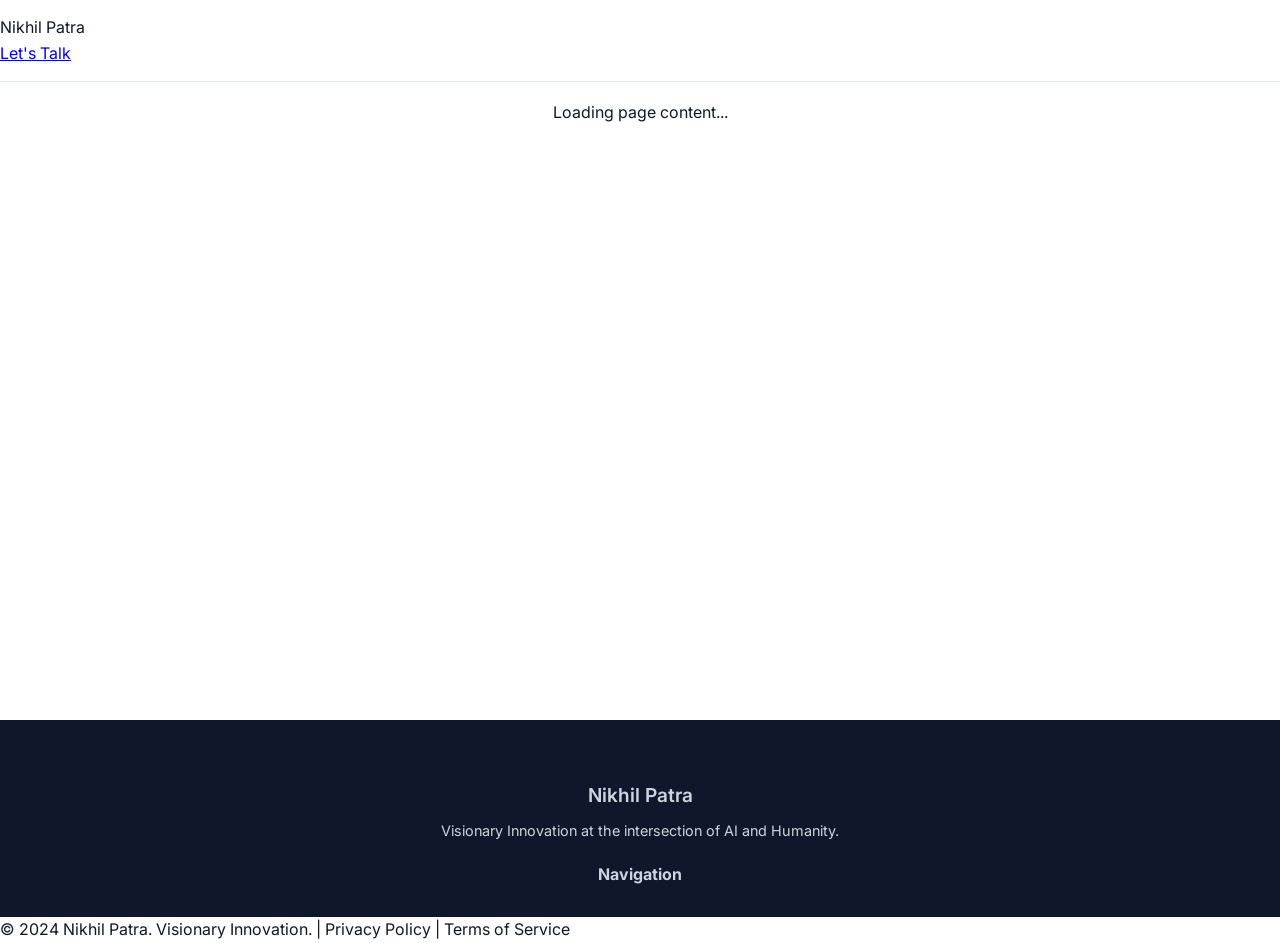
==== index.html @ c15de2e4 "Redesign to Codespot White Edition aesthetic" ====
<!DOCTYPE html>
<html lang="en">
<head>
    <meta charset="UTF-8">
    <meta name="viewport" content="width=device-width, initial-scale=1.0">
    <title>Nikhil Patra | Architect of Digital Futures</title>
    <link rel="stylesheet" href="style.css?v=3">
    <script src="app.js?v=3"></script>
</head>
<body data-page="home">
    <!-- Navbar -->
    <nav class="navbar">
        <div class="nav-brand" data-global="siteName">Nikhil Patra</div>
        <div class="nav-links" id="nav-links">
            <!-- Injected by app.js -->
        </div>
        <a href="#" class="nav-btn" id="nav-cta">Let's Talk</a>
    </nav>

    <!-- Page Content (Rendered dynamically by CMS) -->
    <main id="page-builder-content" style="min-height: 80vh;">
        <div style="padding: 100px; text-align: center; color: var(--text-light);">Loading page content...</div>
    </main>

    <!-- Footer -->
    <footer class="footer fade-in-up">
        <div>
            <h3 data-global="siteName" style="font-size: 1.2rem; margin-bottom: 0.5rem;">Nikhil Patra</h3>
            <p data-global="footerDesc" style="font-size: 0.9rem; color: var(--text-light);">Visionary Innovation.</p>
        </div>
        <div class="footer-links">
            <div class="link-group">
                <h4>Navigation</h4>
                <div id="footer-nav-links" style="display:flex; flex-direction:column;">
                    <!-- Injected by app.js -->
                </div>
            </div>
        </div>
    </footer>
    <div class="footer-bottom fade-in-up" data-global="footerCopyright">
        &copy; 2024 Nikhil Patra
    </div>
</body>
</html>
---- style.css ----
@import url('https://fonts.googleapis.com/css2?family=Inter:wght@300;400;500;600;700;800&display=swap');

:root {
    --bg-color: #ffffff;
    --bg-alt: #f8fafc;
    --text-primary: #0f172a;
    --text-secondary: #475569;
    --accent-color: #10b981; /* Emerald/Neon green suitable for white */
    --accent-hover: #059669;
    --border-color: #e2e8f0;
    --card-shadow: 0 4px 6px -1px rgba(0, 0, 0, 0.05), 0 2px 4px -1px rgba(0, 0, 0, 0.03);
    --hover-shadow: 0 20px 25px -5px rgba(0, 0, 0, 0.1), 0 10px 10px -5px rgba(0, 0, 0, 0.04);
}

* {
    margin: 0;
    padding: 0;
    box-sizing: border-box;
    font-family: 'Inter', sans-serif;
}

body {
    background-color: var(--bg-color);
    color: var(--text-primary);
    line-height: 1.6;
    overflow-x: hidden;
}

/* Typography */
h1 { font-size: 3.5rem; font-weight: 800; letter-spacing: -0.025em; line-height: 1.1; margin-bottom: 20px; }
h2 { font-size: 2.5rem; font-weight: 700; letter-spacing: -0.02em; margin-bottom: 15px; }
h3 { font-size: 1.5rem; font-weight: 600; margin-bottom: 10px; }
p { color: var(--text-secondary); font-size: 1.125rem; margin-bottom: 20px; }
.highlight { color: var(--accent-color); }

/* Buttons */
.btn-primary {
    display: inline-block;
    background: var(--accent-color);
    color: white;
    padding: 14px 28px;
    border-radius: 6px;
    font-weight: 600;
    text-decoration: none;
    transition: all 0.3s ease;
    border: none;
    cursor: pointer;
    box-shadow: 0 4px 14px rgba(16, 185, 129, 0.4);
}
.btn-primary:hover {
    background: var(--accent-hover);
    transform: translateY(-2px);
    box-shadow: 0 6px 20px rgba(16, 185, 129, 0.5);
}
.btn-secondary {
    display: inline-block;
    background: transparent;
    color: var(--text-primary);
    padding: 12px 28px;
    border-radius: 6px;
    font-weight: 600;
    text-decoration: none;
    transition: all 0.3s ease;
    border: 2px solid var(--border-color);
}
.btn-secondary:hover {
    border-color: var(--text-primary);
    background: var(--text-primary);
    color: white;
}
.btn-group {
    display: flex;
    gap: 15px;
    justify-content: center;
    margin-top: 30px;
}

/* Layout */
.container {
    max-width: 1280px;
    margin: 0 auto;
    padding: 0 20px;
}

section { padding: 100px 0; }
section:nth-child(even) { background-color: var(--bg-alt); border-top: 1px solid var(--border-color); border-bottom: 1px solid var(--border-color); }

/* Navbar */
nav {
    position: fixed;
    top: 0; width: 100%;
    background: rgba(255, 255, 255, 0.95);
    backdrop-filter: blur(8px);
    border-bottom: 1px solid var(--border-color);
    z-index: 1000;
    padding: 15px 0;
}
nav .container { display: flex; justify-content: space-between; align-items: center; }
.logo { font-size: 1.5rem; font-weight: 800; color: var(--text-primary); text-decoration: none; letter-spacing: -1px; }
.logo span { color: var(--accent-color); }
.nav-links { display: flex; gap: 30px; }
.nav-links a { color: var(--text-secondary); text-decoration: none; font-weight: 500; transition: 0.2s; }
.nav-links a:hover { color: var(--accent-color); }

/* Hero Section (Codespot Style) */
.hero {
    padding-top: 180px;
    padding-bottom: 100px;
    text-align: center;
    position: relative;
    overflow: hidden;
}
.hero::before {
    content: '';
    position: absolute;
    top: -50%; left: -50%; width: 200%; height: 200%;
    background: radial-gradient(circle, rgba(16,185,129,0.05) 0%, rgba(255,255,255,0) 70%);
    z-index: -1;
}
.hero-content { max-width: 800px; margin: 0 auto; }
.hero-mockup {
    margin-top: 60px;
    border-radius: 12px;
    box-shadow: var(--hover-shadow);
    border: 1px solid var(--border-color);
    overflow: hidden;
    max-width: 1000px;
    margin-left: auto;
    margin-right: auto;
    position: relative;
}
.hero-mockup img { width: 100%; display: block; }
.hero-mockup::before {
    content: '•••';
    display: block;
    background: #f1f5f9;
    color: #cbd5e1;
    font-size: 2rem;
    line-height: 10px;
    padding: 15px 20px;
    text-align: left;
    border-bottom: 1px solid var(--border-color);
    letter-spacing: 2px;
}

/* Grids (Features / Architecture) */
.grid-3 { display: grid; grid-template-columns: repeat(3, 1fr); gap: 30px; }
.grid-2 { display: grid; grid-template-columns: repeat(2, 1fr); gap: 50px; align-items: center; }

/* Codespot Cards */
.card {
    background: white;
    border: 1px solid var(--border-color);
    border-radius: 12px;
    padding: 40px 30px;
    transition: all 0.3s ease;
    box-shadow: var(--card-shadow);
    position: relative;
    overflow: hidden;
    text-align: left;
}
.card::before {
    content: '';
    position: absolute;
    top: 0; left: 0; width: 100%; height: 4px;
    background: var(--accent-color);
    transform: scaleX(0);
    transform-origin: left;
    transition: transform 0.3s ease;
}
.card:hover {
    transform: translateY(-5px);
    box-shadow: var(--hover-shadow);
    border-color: var(--accent-color);
}
.card:hover::before { transform: scaleX(1); }

.card-icon {
    font-size: 2.5rem;
    color: var(--accent-color);
    margin-bottom: 20px;
    display: inline-block;
    padding: 15px;
    background: rgba(16, 185, 129, 0.1);
    border-radius: 12px;
}

/* Timeline */
.timeline {
    max-width: 800px;
    margin: 0 auto;
    position: relative;
}
.timeline::before {
    content: '';
    position: absolute;
    left: 20px; top: 0; bottom: 0; width: 2px;
    background: var(--border-color);
}
.timeline-item {
    position: relative;
    padding-left: 60px;
    margin-bottom: 50px;
}
.timeline-item::before {
    content: '';
    position: absolute;
    left: 12px; top: 5px; width: 18px; height: 18px;
    background: white;
    border: 4px solid var(--accent-color);
    border-radius: 50%;
    box-shadow: 0 0 0 4px rgba(16, 185, 129, 0.2);
}

/* Logos / Trust */
.logo-cloud {
    display: flex;
    justify-content: center;
    gap: 40px;
    flex-wrap: wrap;
    opacity: 0.6;
    margin-top: 50px;
}
.logo-cloud img { height: 40px; filter: grayscale(100%); transition: 0.3s; }
.logo-cloud img:hover { filter: grayscale(0%); opacity: 1; }

/* Contact Form */
.contact-form {
    max-width: 600px;
    margin: 0 auto;
    background: white;
    padding: 40px;
    border-radius: 12px;
    box-shadow: var(--card-shadow);
    border: 1px solid var(--border-color);
}
.form-group { margin-bottom: 20px; text-align: left; }
.form-group label { display: block; font-weight: 500; margin-bottom: 8px; color: var(--text-primary); }
.form-group input, .form-group textarea {
    width: 100%;
    padding: 12px 15px;
    border: 1px solid var(--border-color);
    border-radius: 6px;
    font-size: 1rem;
    transition: 0.3s;
    background: var(--bg-alt);
}
.form-group input:focus, .form-group textarea:focus {
    outline: none;
    border-color: var(--accent-color);
    background: white;
    box-shadow: 0 0 0 3px rgba(16, 185, 129, 0.1);
}

/* Footer */
footer {
    background: var(--text-primary);
    color: #cbd5e1;
    padding: 60px 0 30px;
    text-align: center;
}
footer .logo { color: white; margin-bottom: 20px; display: inline-block; }
footer .footer-desc { max-width: 400px; margin: 0 auto 30px; }
footer .copyright { border-top: 1px solid rgba(255,255,255,0.1); padding-top: 30px; font-size: 0.9rem; }

@media (max-width: 768px) {
    .grid-3, .grid-2 { grid-template-columns: 1fr; }
    h1 { font-size: 2.5rem; }
    .nav-links { display: none; }
}
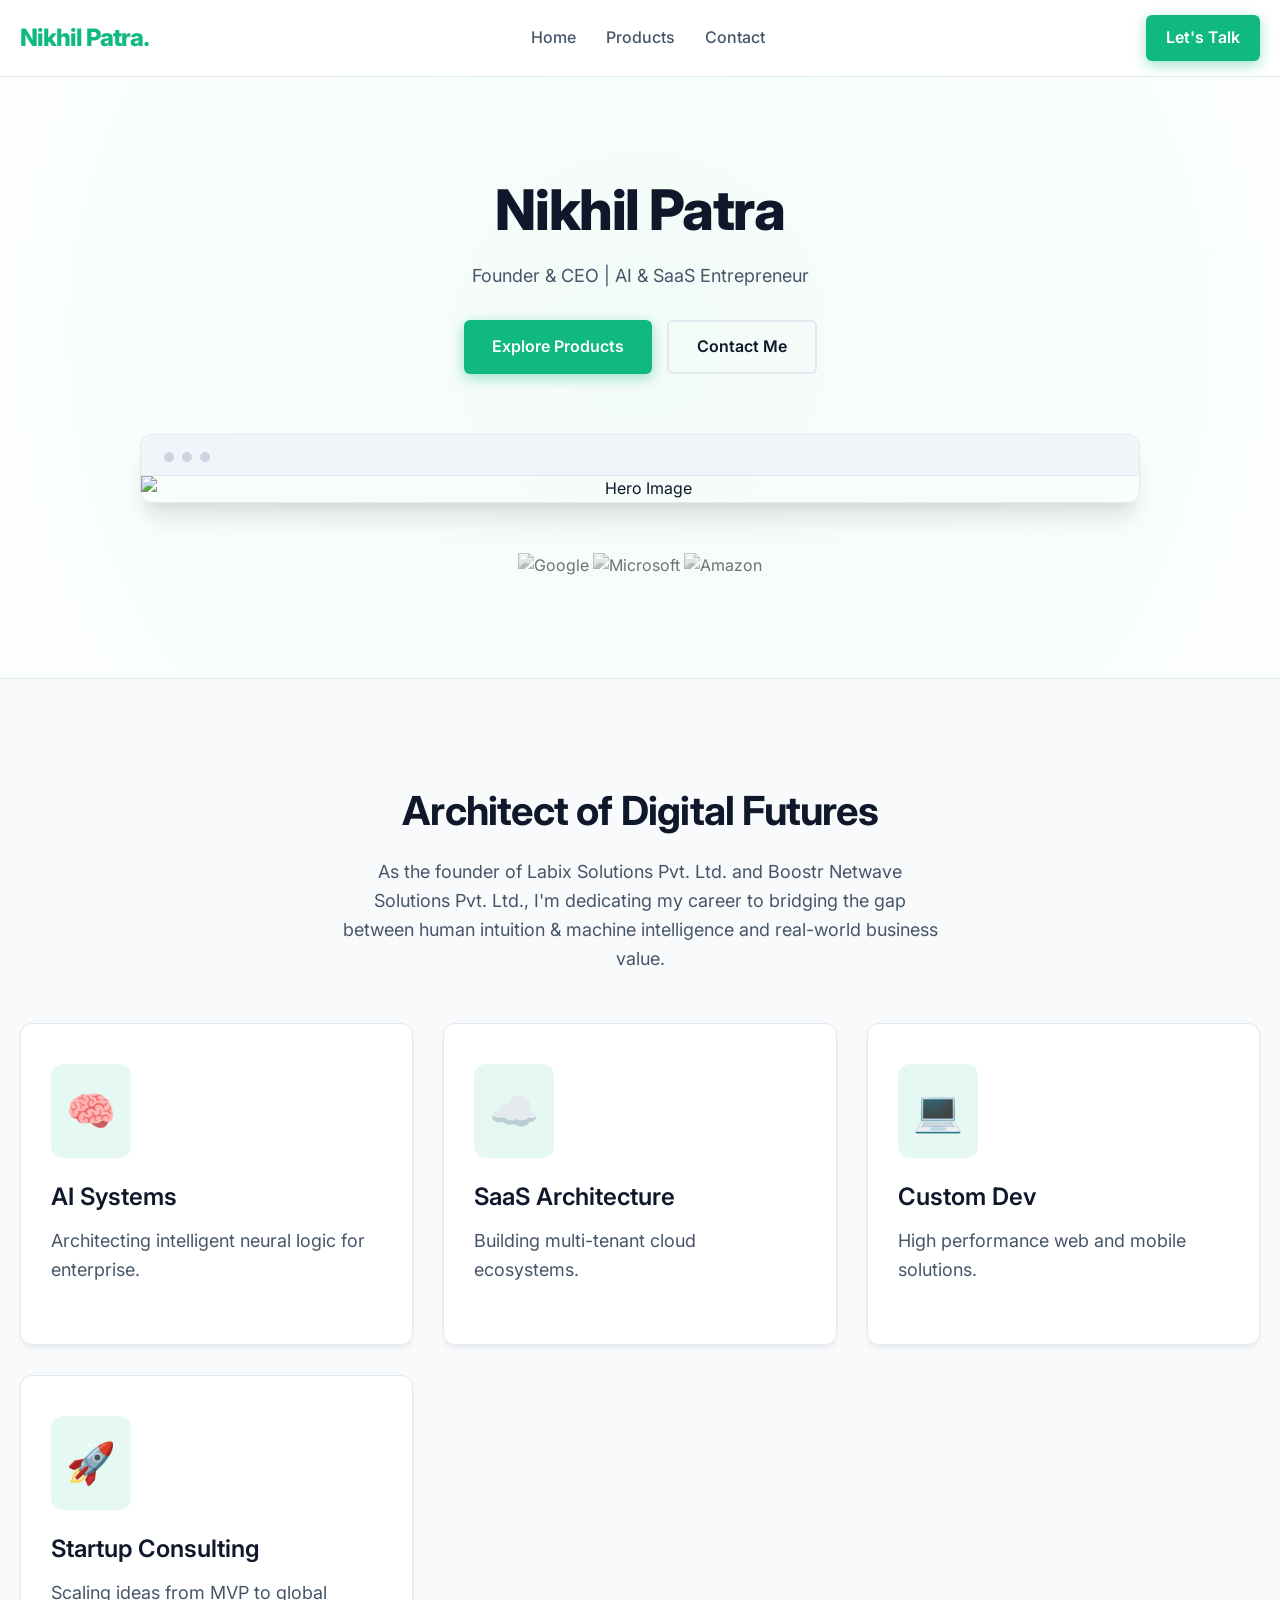
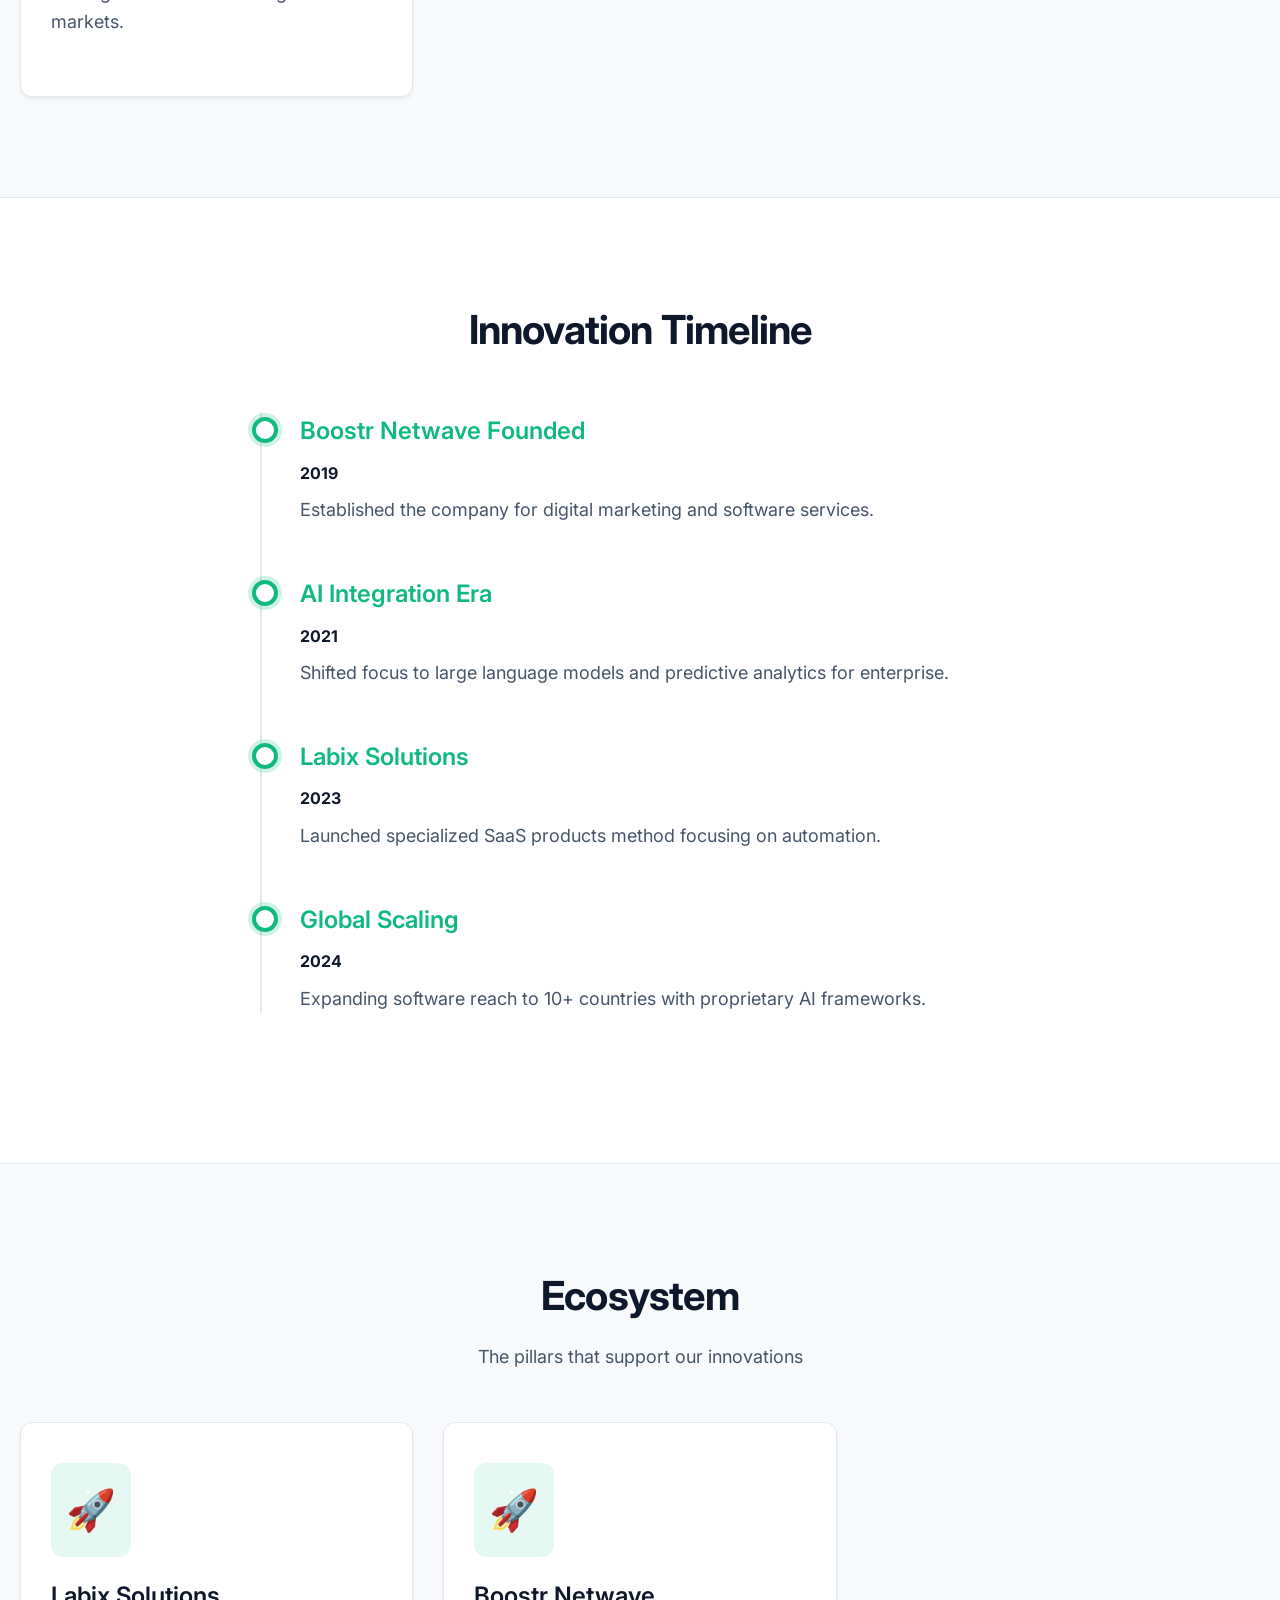
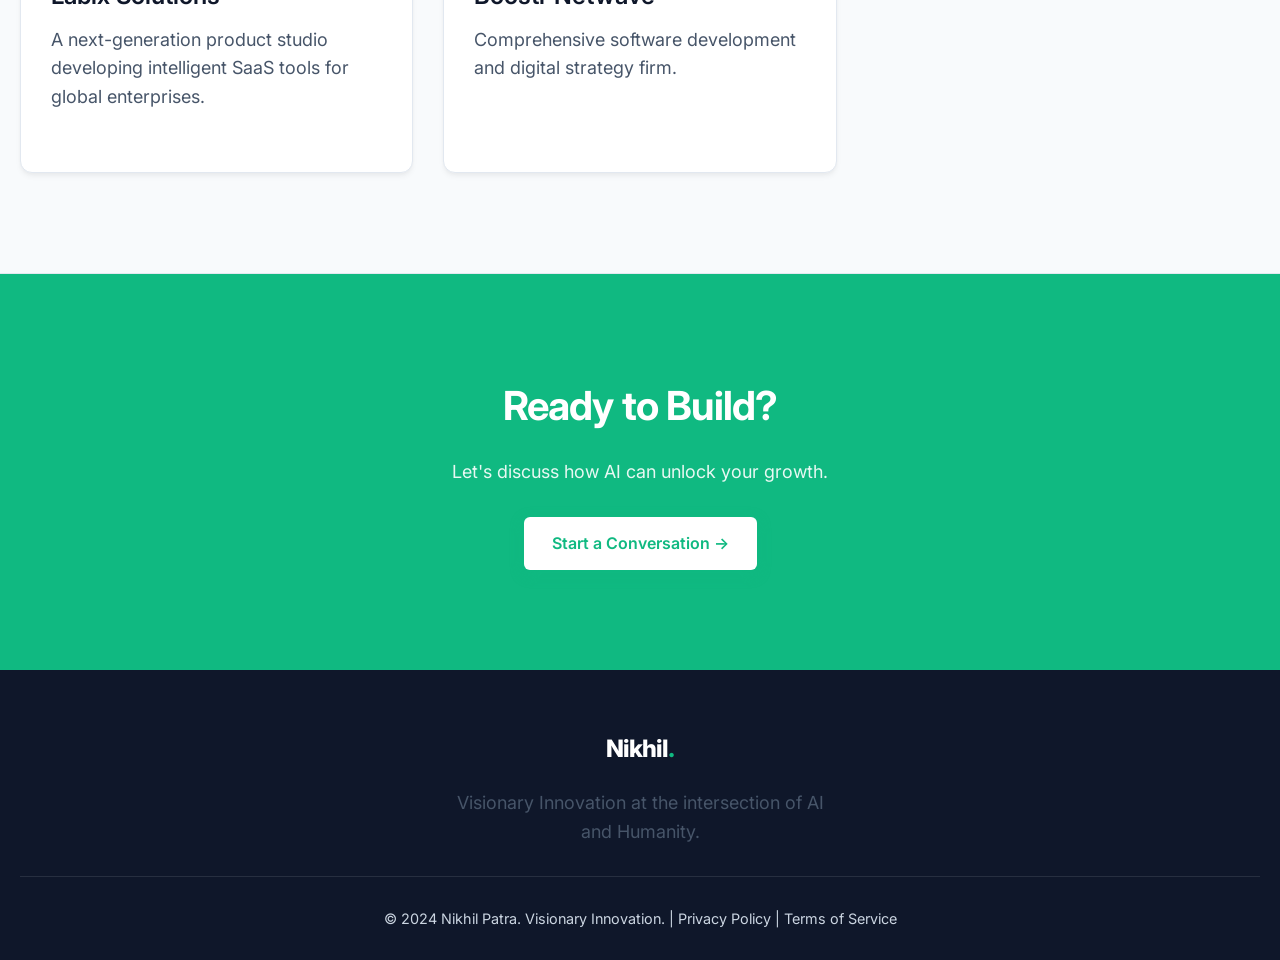
==== commit f431ffec: "Fix DOM IDs and add missing section renderers" ====
--- a/index.html
+++ b/index.html
@@ -4,41 +4,29 @@
     <meta charset="UTF-8">
     <meta name="viewport" content="width=device-width, initial-scale=1.0">
     <title>Nikhil Patra | Architect of Digital Futures</title>
-    <link rel="stylesheet" href="style.css?v=3">
-    <script src="app.js?v=3"></script>
+    <link rel="stylesheet" href="style.css?v=4">
+    <script src="app.js?v=4"></script>
 </head>
 <body data-page="home">
     <!-- Navbar -->
-    <nav class="navbar">
-        <div class="nav-brand" data-global="siteName">Nikhil Patra</div>
-        <div class="nav-links" id="nav-links">
-            <!-- Injected by app.js -->
+    <nav>
+        <div class="container">
+            <a href="index.html" class="logo"><span data-global="siteName">Nikhil Patra</span><span>.</span></a>
+            <div class="nav-links" id="nav-menu">
+                <!-- Dynamic Nav -->
+            </div>
+            <a href="contact.html" class="btn-primary" data-global="ctaText" style="padding: 10px 20px;">Let's Talk</a>
         </div>
-        <a href="#" class="nav-btn" id="nav-cta">Let's Talk</a>
     </nav>
 
     <!-- Page Content (Rendered dynamically by CMS) -->
-    <main id="page-builder-content" style="min-height: 80vh;">
-        <div style="padding: 100px; text-align: center; color: var(--text-light);">Loading page content...</div>
+    <main id="main-content" style="min-height: 80vh;">
+        <p style="padding: 150px; text-align: center; color: #475569;">Loading page content...</p>
     </main>
 
     <!-- Footer -->
-    <footer class="footer fade-in-up">
-        <div>
-            <h3 data-global="siteName" style="font-size: 1.2rem; margin-bottom: 0.5rem;">Nikhil Patra</h3>
-            <p data-global="footerDesc" style="font-size: 0.9rem; color: var(--text-light);">Visionary Innovation.</p>
-        </div>
-        <div class="footer-links">
-            <div class="link-group">
-                <h4>Navigation</h4>
-                <div id="footer-nav-links" style="display:flex; flex-direction:column;">
-                    <!-- Injected by app.js -->
-                </div>
-            </div>
-        </div>
+    <footer id="footer">
+        <!-- Injected by app.js -->
     </footer>
-    <div class="footer-bottom fade-in-up" data-global="footerCopyright">
-        &copy; 2024 Nikhil Patra
-    </div>
 </body>
 </html>
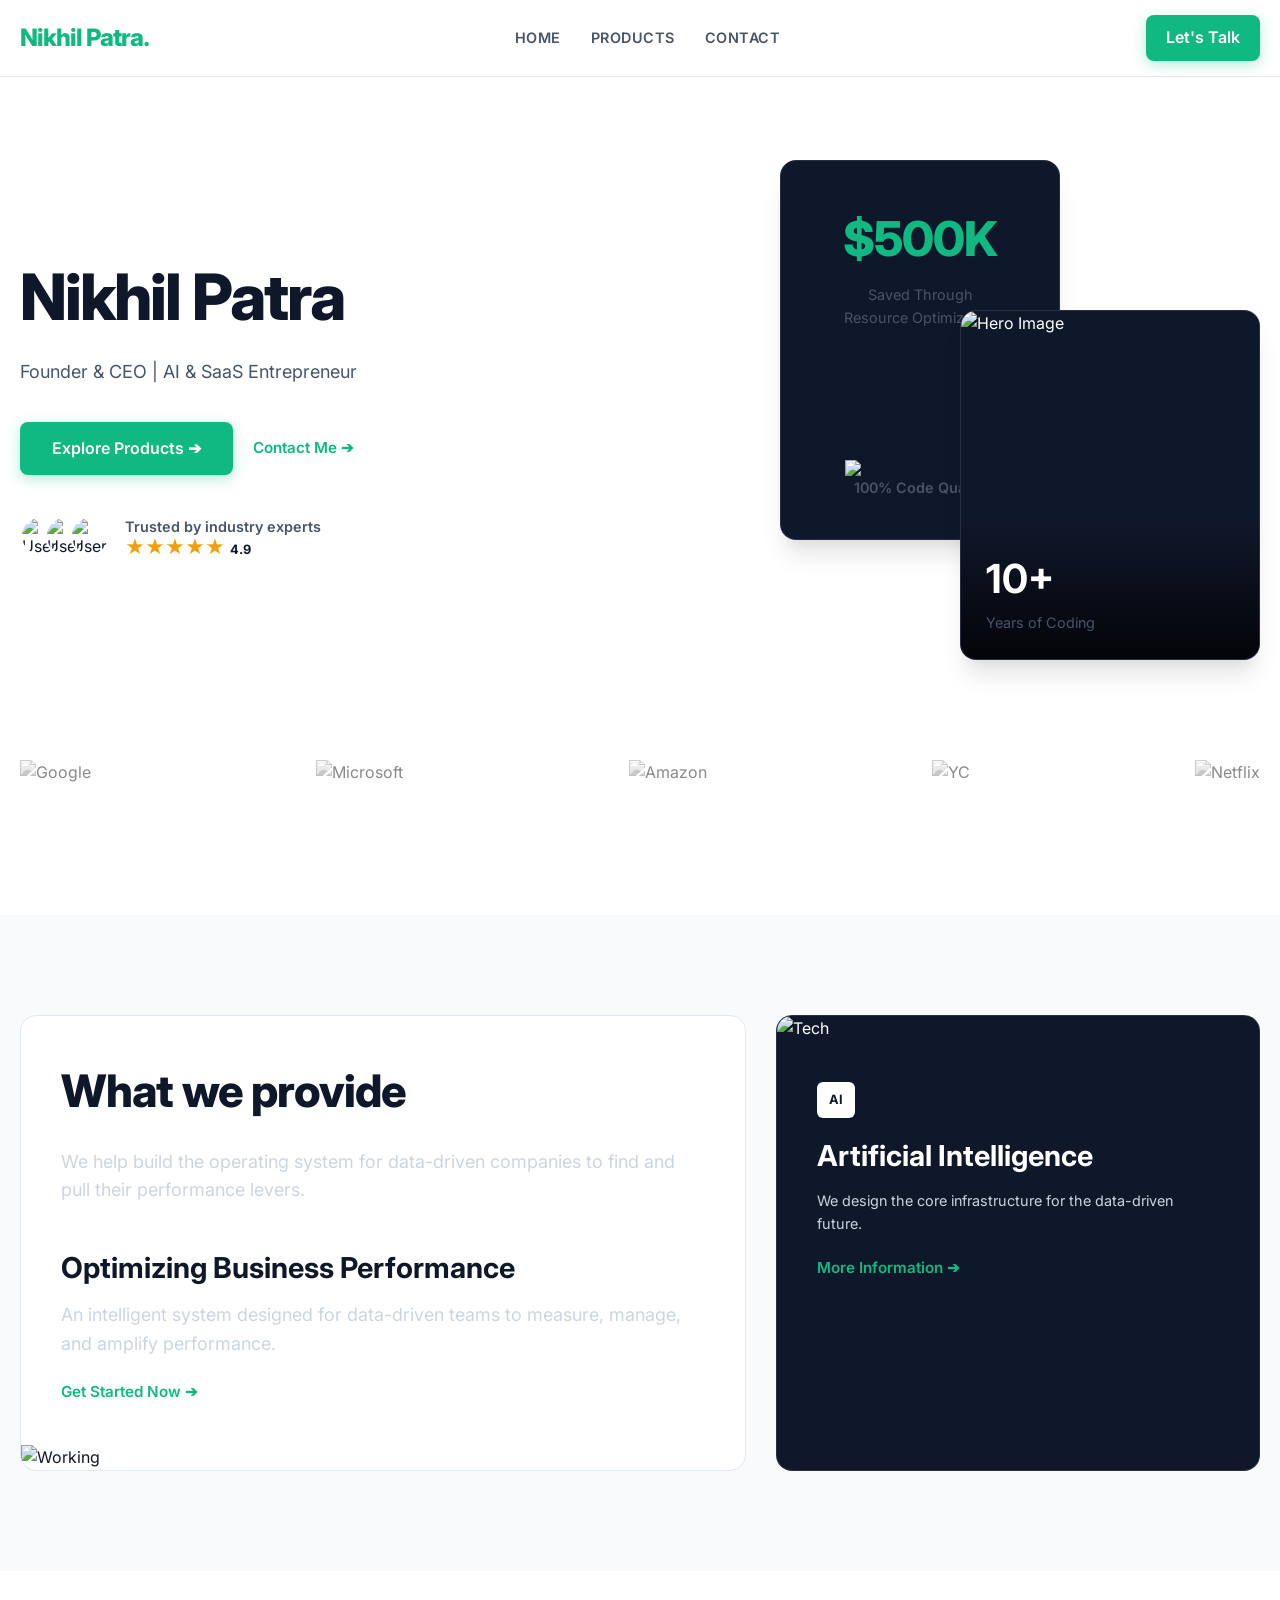
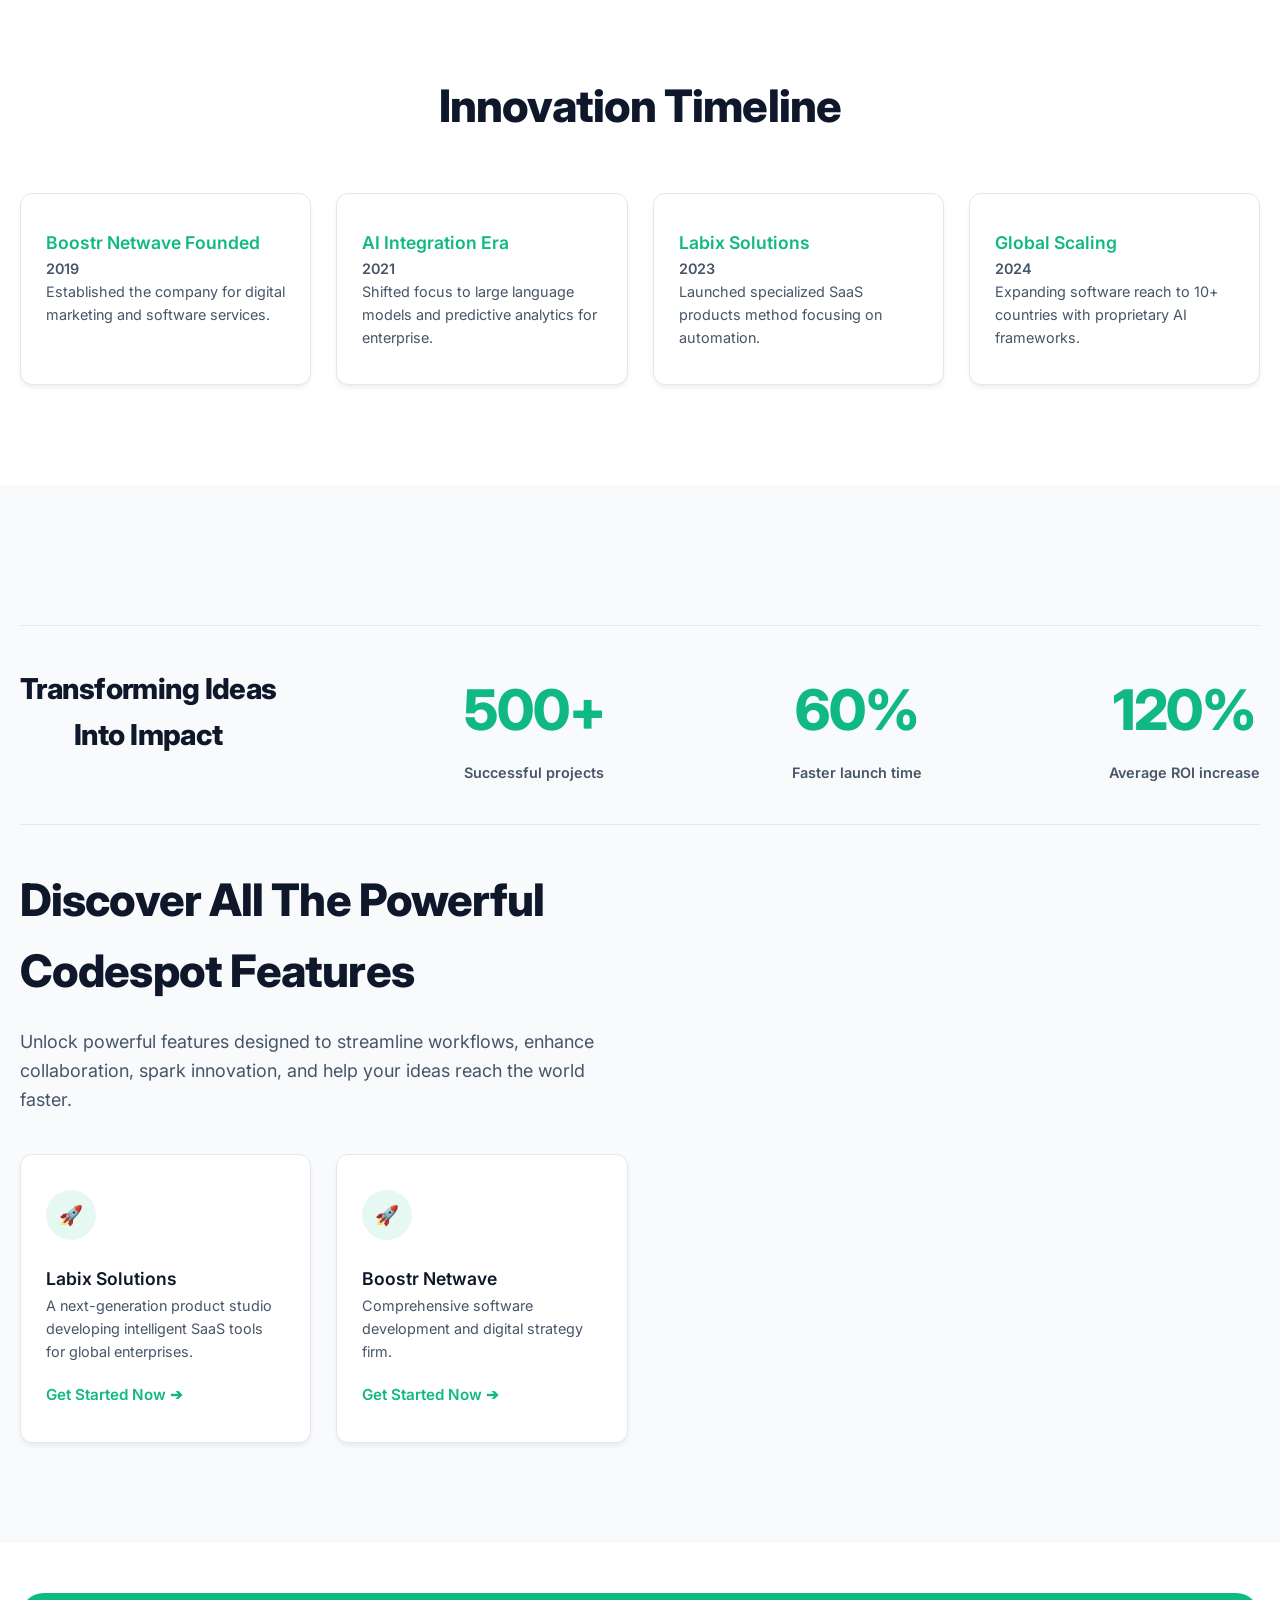
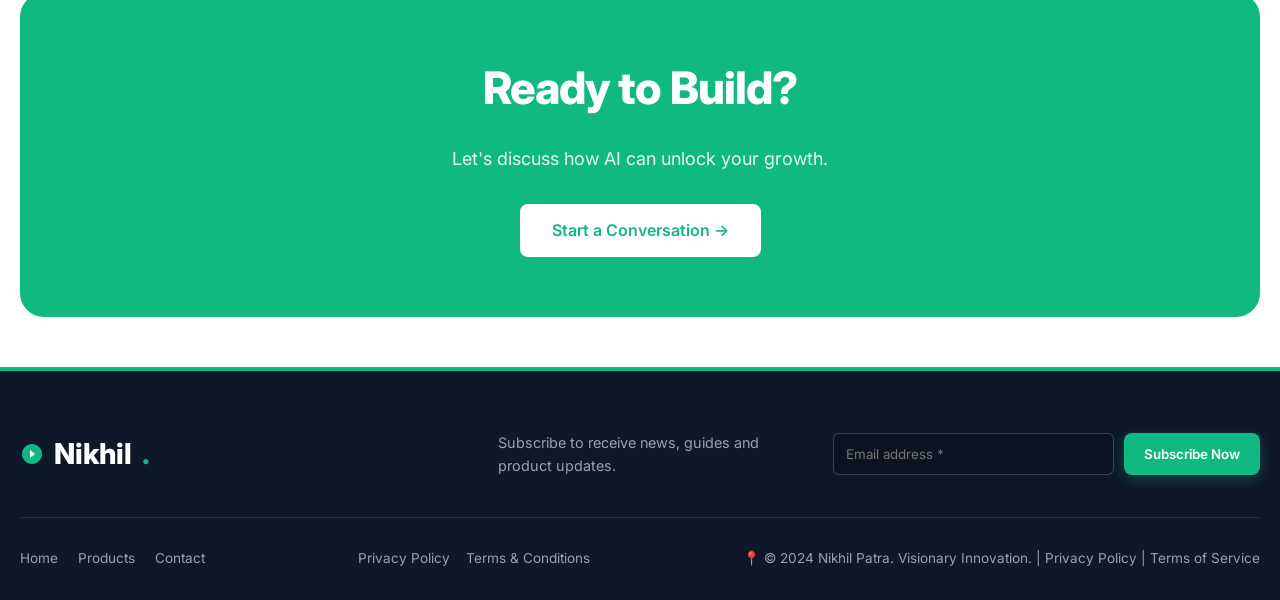
==== commit e0ead6d4: "Implement exact Codespot grids and layouts (White Edition)" ====
--- a/index.html
+++ b/index.html
@@ -4,8 +4,8 @@
     <meta charset="UTF-8">
     <meta name="viewport" content="width=device-width, initial-scale=1.0">
     <title>Nikhil Patra | Architect of Digital Futures</title>
-    <link rel="stylesheet" href="style.css?v=4">
-    <script src="app.js?v=4"></script>
+    <link rel="stylesheet" href="style.css?v=5">
+    <script src="app.js?v=5"></script>
 </head>
 <body data-page="home">
     <!-- Navbar -->
--- a/style.css
+++ b/style.css
@@ -5,266 +5,171 @@
     --bg-alt: #f8fafc;
     --text-primary: #0f172a;
     --text-secondary: #475569;
-    --accent-color: #10b981; /* Emerald/Neon green suitable for white */
+    --accent-color: #10b981; 
     --accent-hover: #059669;
     --border-color: #e2e8f0;
+    --card-bg: #ffffff;
     --card-shadow: 0 4px 6px -1px rgba(0, 0, 0, 0.05), 0 2px 4px -1px rgba(0, 0, 0, 0.03);
     --hover-shadow: 0 20px 25px -5px rgba(0, 0, 0, 0.1), 0 10px 10px -5px rgba(0, 0, 0, 0.04);
 }
 
-* {
-    margin: 0;
-    padding: 0;
-    box-sizing: border-box;
-    font-family: 'Inter', sans-serif;
+* { margin: 0; padding: 0; box-sizing: border-box; font-family: 'Inter', sans-serif; }
+body { background-color: var(--bg-color); color: var(--text-primary); line-height: 1.6; overflow-x: hidden; }
+
+/* Diagonal Background Geometry */
+.has-bg-geometry {
+    position: relative;
+    background-color: var(--bg-color);
 }
-
-body {
-    background-color: var(--bg-color);
-    color: var(--text-primary);
-    line-height: 1.6;
-    overflow-x: hidden;
+.has-bg-geometry::before {
+    content: '';
+    position: absolute;
+    top: -20%; right: -20%; bottom: -20%; left: -20%;
+    background-image: repeating-linear-gradient(
+        -45deg,
+        transparent,
+        transparent 150px,
+        rgba(16, 185, 129, 0.02) 150px,
+        rgba(16, 185, 129, 0.02) 300px
+    );
+    z-index: -1;
+    pointer-events: none;
 }
 
 /* Typography */
-h1 { font-size: 3.5rem; font-weight: 800; letter-spacing: -0.025em; line-height: 1.1; margin-bottom: 20px; }
-h2 { font-size: 2.5rem; font-weight: 700; letter-spacing: -0.02em; margin-bottom: 15px; }
-h3 { font-size: 1.5rem; font-weight: 600; margin-bottom: 10px; }
+h1 { font-size: 4rem; font-weight: 800; letter-spacing: -0.03em; line-height: 1.1; margin-bottom: 25px; }
+h2 { font-size: 2.8rem; font-weight: 800; letter-spacing: -0.02em; margin-bottom: 20px; }
+h3 { font-size: 1.5rem; font-weight: 700; margin-bottom: 15px; }
+h4 { font-size: 1.1rem; font-weight: 600; }
 p { color: var(--text-secondary); font-size: 1.125rem; margin-bottom: 20px; }
+.text-small { font-size: 0.9rem; margin-bottom: 0; }
 .highlight { color: var(--accent-color); }
 
 /* Buttons */
-.btn-primary {
-    display: inline-block;
-    background: var(--accent-color);
-    color: white;
-    padding: 14px 28px;
-    border-radius: 6px;
-    font-weight: 600;
-    text-decoration: none;
-    transition: all 0.3s ease;
-    border: none;
-    cursor: pointer;
-    box-shadow: 0 4px 14px rgba(16, 185, 129, 0.4);
+.btn-primary, .btn-secondary {
+    display: inline-flex; align-items: center; justify-content: center;
+    padding: 14px 32px; border-radius: 8px; font-weight: 600; text-decoration: none;
+    transition: all 0.3s ease; border: none; cursor: pointer;
 }
-.btn-primary:hover {
-    background: var(--accent-hover);
-    transform: translateY(-2px);
-    box-shadow: 0 6px 20px rgba(16, 185, 129, 0.5);
-}
-.btn-secondary {
-    display: inline-block;
-    background: transparent;
-    color: var(--text-primary);
-    padding: 12px 28px;
-    border-radius: 6px;
-    font-weight: 600;
-    text-decoration: none;
-    transition: all 0.3s ease;
-    border: 2px solid var(--border-color);
-}
-.btn-secondary:hover {
-    border-color: var(--text-primary);
-    background: var(--text-primary);
-    color: white;
-}
-.btn-group {
-    display: flex;
-    gap: 15px;
-    justify-content: center;
-    margin-top: 30px;
-}
+.btn-primary { background: var(--accent-color); color: white; box-shadow: 0 4px 14px rgba(16, 185, 129, 0.3); }
+.btn-primary:hover { background: var(--accent-hover); transform: translateY(-2px); box-shadow: 0 6px 20px rgba(16, 185, 129, 0.4); }
+.btn-secondary { background: transparent; color: var(--text-primary); border: 2px solid var(--border-color); }
+.btn-secondary:hover { border-color: var(--text-primary); }
+.btn-link { color: var(--accent-color); text-decoration: none; font-weight: 600; display: inline-flex; align-items: center; gap: 5px; font-size: 0.95rem; }
+.btn-link:hover { color: var(--accent-hover); }
+.btn-group { display: flex; gap: 20px; align-items: center; margin-top: 35px; flex-wrap: wrap; }
 
 /* Layout */
-.container {
-    max-width: 1280px;
-    margin: 0 auto;
-    padding: 0 20px;
-}
-
+.container { max-width: 1280px; margin: 0 auto; padding: 0 20px; position: relative; }
 section { padding: 100px 0; }
-section:nth-child(even) { background-color: var(--bg-alt); border-top: 1px solid var(--border-color); border-bottom: 1px solid var(--border-color); }
+section:nth-child(even) { background-color: var(--bg-alt); }
 
 /* Navbar */
-nav {
-    position: fixed;
-    top: 0; width: 100%;
-    background: rgba(255, 255, 255, 0.95);
-    backdrop-filter: blur(8px);
-    border-bottom: 1px solid var(--border-color);
-    z-index: 1000;
-    padding: 15px 0;
-}
+nav { position: fixed; top: 0; width: 100%; background: rgba(255, 255, 255, 0.95); backdrop-filter: blur(8px); border-bottom: 1px solid var(--border-color); z-index: 1000; padding: 15px 0; }
 nav .container { display: flex; justify-content: space-between; align-items: center; }
 .logo { font-size: 1.5rem; font-weight: 800; color: var(--text-primary); text-decoration: none; letter-spacing: -1px; }
 .logo span { color: var(--accent-color); }
 .nav-links { display: flex; gap: 30px; }
-.nav-links a { color: var(--text-secondary); text-decoration: none; font-weight: 500; transition: 0.2s; }
-.nav-links a:hover { color: var(--accent-color); }
+.nav-links a { color: var(--text-secondary); text-decoration: none; font-weight: 600; transition: 0.2s; font-size: 0.9rem; text-transform: uppercase; letter-spacing: 0.5px; }
+.nav-links a:hover { color: var(--text-primary); }
 
-/* Hero Section (Codespot Style) */
-.hero {
-    padding-top: 180px;
-    padding-bottom: 100px;
-    text-align: center;
-    position: relative;
-    overflow: hidden;
-}
-.hero::before {
-    content: '';
-    position: absolute;
-    top: -50%; left: -50%; width: 200%; height: 200%;
-    background: radial-gradient(circle, rgba(16,185,129,0.05) 0%, rgba(255,255,255,0) 70%);
-    z-index: -1;
-}
-.hero-content { max-width: 800px; margin: 0 auto; }
-.hero-mockup {
-    margin-top: 60px;
-    border-radius: 12px;
-    box-shadow: var(--hover-shadow);
-    border: 1px solid var(--border-color);
-    overflow: hidden;
-    max-width: 1000px;
-    margin-left: auto;
-    margin-right: auto;
-    position: relative;
-}
-.hero-mockup img { width: 100%; display: block; }
-.hero-mockup::before {
-    content: '•••';
-    display: block;
-    background: #f1f5f9;
-    color: #cbd5e1;
-    font-size: 2rem;
-    line-height: 10px;
-    padding: 15px 20px;
-    text-align: left;
-    border-bottom: 1px solid var(--border-color);
-    letter-spacing: 2px;
-}
+/* Hero Section (Codespot 2-Column Exact) */
+.hero { padding-top: 160px; padding-bottom: 80px; }
+.hero-codespot { display: grid; grid-template-columns: 1fr 1fr; gap: 60px; align-items: center; }
+.trust-badges { display: flex; align-items: center; gap: 15px; margin-top: 40px; }
+.trust-avatars { display: flex; }
+.trust-avatars img { width: 40px; height: 40px; border-radius: 50%; border: 2px solid white; margin-left: -15px; }
+.trust-avatars img:first-child { margin-left: 0; }
+.trust-stars { color: #f59e0b; font-size: 1.2rem; line-height: 1; }
 
-/* Grids (Features / Architecture) */
+.hero-images-staggered { position: relative; height: 500px; display: flex; justify-content: flex-end; }
+.hero-card-1, .hero-card-2 { position: absolute; border-radius: 16px; overflow: hidden; box-shadow: var(--hover-shadow); background: var(--text-primary); color: white; }
+.hero-card-1 { width: 280px; height: 380px; top: 0; right: 200px; padding: 40px 30px; text-align: center; border: 1px solid rgba(255,255,255,0.1); display: flex; flex-direction: column; align-items: center; }
+.hero-card-2 { width: 300px; height: 350px; bottom: 0; right: 0; border: 1px solid rgba(255,255,255,0.1); display: flex; flex-direction: column; justify-content: flex-end; }
+.hero-card-2 img { width: 100%; height: 100%; object-fit: cover; position: absolute; top:0; left:0; z-index: 1; }
+.hero-card-2 .overlay { position: relative; z-index: 2; padding: 25px; background: linear-gradient(to top, rgba(0,0,0,0.8), transparent); }
+
+/* Grids */
+.grid-4 { display: grid; grid-template-columns: repeat(4, 1fr); gap: 25px; }
 .grid-3 { display: grid; grid-template-columns: repeat(3, 1fr); gap: 30px; }
-.grid-2 { display: grid; grid-template-columns: repeat(2, 1fr); gap: 50px; align-items: center; }
+.grid-2 { display: grid; grid-template-columns: 1fr 1fr; gap: 50px; }
+.grid-asymmetric { display: grid; grid-template-columns: 1.5fr 1fr; gap: 30px; }
 
-/* Codespot Cards */
-.card {
-    background: white;
+/* Stats Grid */
+.stats-grid { display: flex; justify-content: space-between; padding: 40px 0; border-top: 1px solid var(--border-color); border-bottom: 1px solid var(--border-color); margin: 40px 0; text-align: center;}
+.stat-item h2 { font-size: 3.5rem; color: var(--accent-color); margin-bottom: 5px; font-weight: 800;}
+
+/* Feature Cards (Codespot Style) */
+.codespot-card {
+    background: var(--card-bg);
     border: 1px solid var(--border-color);
     border-radius: 12px;
-    padding: 40px 30px;
+    padding: 35px 25px;
     transition: all 0.3s ease;
     box-shadow: var(--card-shadow);
-    position: relative;
-    overflow: hidden;
-    text-align: left;
+    display: flex;
+    flex-direction: column;
+    height: 100%;
 }
-.card::before {
-    content: '';
-    position: absolute;
-    top: 0; left: 0; width: 100%; height: 4px;
-    background: var(--accent-color);
-    transform: scaleX(0);
-    transform-origin: left;
-    transition: transform 0.3s ease;
+.codespot-card:hover { transform: translateY(-5px); box-shadow: var(--hover-shadow); border-color: rgba(16,185,129,0.3); }
+.icon-circle {
+    width: 50px; height: 50px; border-radius: 50%;
+    background: rgba(16,185,129,0.1); color: var(--accent-color);
+    display: flex; align-items: center; justify-content: center;
+    font-size: 1.2rem; margin-bottom: 25px;
 }
-.card:hover {
-    transform: translateY(-5px);
-    box-shadow: var(--hover-shadow);
-    border-color: var(--accent-color);
+.codespot-card .btn-link { margin-top: auto; padding-top: 20px; }
+
+/* Large asymmetric cards */
+.large-card {
+    background: var(--text-primary); color: white;
+    border-radius: 16px; overflow: hidden; position: relative;
+    border: 1px solid rgba(255,255,255,0.1);
 }
-.card:hover::before { transform: scaleX(1); }
-
-.card-icon {
-    font-size: 2.5rem;
-    color: var(--accent-color);
-    margin-bottom: 20px;
-    display: inline-block;
-    padding: 15px;
-    background: rgba(16, 185, 129, 0.1);
-    border-radius: 12px;
-}
-
-/* Timeline */
-.timeline {
-    max-width: 800px;
-    margin: 0 auto;
-    position: relative;
-}
-.timeline::before {
-    content: '';
-    position: absolute;
-    left: 20px; top: 0; bottom: 0; width: 2px;
-    background: var(--border-color);
-}
-.timeline-item {
-    position: relative;
-    padding-left: 60px;
-    margin-bottom: 50px;
-}
-.timeline-item::before {
-    content: '';
-    position: absolute;
-    left: 12px; top: 5px; width: 18px; height: 18px;
-    background: white;
-    border: 4px solid var(--accent-color);
-    border-radius: 50%;
-    box-shadow: 0 0 0 4px rgba(16, 185, 129, 0.2);
+.large-card img { width: 100%; height: 250px; object-fit: cover; }
+.large-card-content { padding: 40px; }
+.large-card h3 { font-size: 1.8rem; margin-bottom: 10px; }
+.large-card p { color: #cbd5e1; }
+.large-card-icon {
+    display: inline-block; padding: 8px 12px; background: white; color: var(--text-primary);
+    border-radius: 6px; font-weight: 700; font-size: 0.8rem; margin-bottom: 15px;
 }
 
 /* Logos / Trust */
-.logo-cloud {
-    display: flex;
-    justify-content: center;
-    gap: 40px;
-    flex-wrap: wrap;
-    opacity: 0.6;
-    margin-top: 50px;
-}
-.logo-cloud img { height: 40px; filter: grayscale(100%); transition: 0.3s; }
+.logo-cloud { display: flex; justify-content: space-between; align-items: center; flex-wrap: wrap; opacity: 0.5; padding: 40px 0; }
+.logo-cloud img { height: 35px; filter: grayscale(100%); transition: 0.3s; }
 .logo-cloud img:hover { filter: grayscale(0%); opacity: 1; }
 
 /* Contact Form */
 .contact-form {
-    max-width: 600px;
-    margin: 0 auto;
-    background: white;
-    padding: 40px;
-    border-radius: 12px;
-    box-shadow: var(--card-shadow);
-    border: 1px solid var(--border-color);
+    background: white; padding: 40px; border-radius: 12px; box-shadow: var(--card-shadow); border: 1px solid var(--border-color);
 }
 .form-group { margin-bottom: 20px; text-align: left; }
 .form-group label { display: block; font-weight: 500; margin-bottom: 8px; color: var(--text-primary); }
 .form-group input, .form-group textarea {
-    width: 100%;
-    padding: 12px 15px;
-    border: 1px solid var(--border-color);
-    border-radius: 6px;
-    font-size: 1rem;
-    transition: 0.3s;
-    background: var(--bg-alt);
+    width: 100%; padding: 12px 15px; border: 1px solid var(--border-color); border-radius: 6px; font-size: 1rem; transition: 0.3s; background: var(--bg-alt);
 }
 .form-group input:focus, .form-group textarea:focus {
-    outline: none;
-    border-color: var(--accent-color);
-    background: white;
-    box-shadow: 0 0 0 3px rgba(16, 185, 129, 0.1);
+    outline: none; border-color: var(--accent-color); background: white; box-shadow: 0 0 0 3px rgba(16, 185, 129, 0.1);
 }
 
 /* Footer */
-footer {
-    background: var(--text-primary);
-    color: #cbd5e1;
-    padding: 60px 0 30px;
-    text-align: center;
+footer { background: var(--text-primary); color: #94a3b8; padding: 60px 0 30px; border-top: 4px solid var(--accent-color); }
+.footer-grid { display: grid; grid-template-columns: 1.5fr 1fr 1.5fr; gap: 50px; align-items: center; margin-bottom: 40px; }
+.footer-logo { font-size: 1.8rem; font-weight: 800; color: white; text-decoration: none; display: flex; align-items: center; gap: 10px; }
+.footer-logo span { color: var(--accent-color); }
+.footer-subscribe { display: flex; gap: 10px; }
+.footer-subscribe input { flex: 1; padding: 12px; border-radius: 6px; border: 1px solid rgba(255,255,255,0.2); background: rgba(0,0,0,0.2); color: white; }
+.footer-bottom-grid { display: flex; justify-content: space-between; align-items: center; padding-top: 30px; border-top: 1px solid rgba(255,255,255,0.1); font-size: 0.85rem; }
+.footer-links-small { display: flex; gap: 20px; }
+.footer-links-small a { color: #94a3b8; text-decoration: none; }
+.footer-links-small a:hover { color: white; }
+
+@media (max-width: 992px) {
+    .hero-codespot, .grid-4, .grid-2, .grid-asymmetric, .footer-grid { grid-template-columns: 1fr; }
+    h1 { font-size: 3rem; }
+    .hero-images-staggered { height: auto; justify-content: center; margin-top: 40px; }
+    .hero-card-1 { position: relative; right: 0; margin-bottom: -50px; z-index: 2; }
+    .hero-card-2 { position: relative; right: -20px; }
+    .stats-grid { flex-direction: column; gap: 30px; }
 }
-footer .logo { color: white; margin-bottom: 20px; display: inline-block; }
-footer .footer-desc { max-width: 400px; margin: 0 auto 30px; }
-footer .copyright { border-top: 1px solid rgba(255,255,255,0.1); padding-top: 30px; font-size: 0.9rem; }
-
-@media (max-width: 768px) {
-    .grid-3, .grid-2 { grid-template-columns: 1fr; }
-    h1 { font-size: 2.5rem; }
-    .nav-links { display: none; }
-}
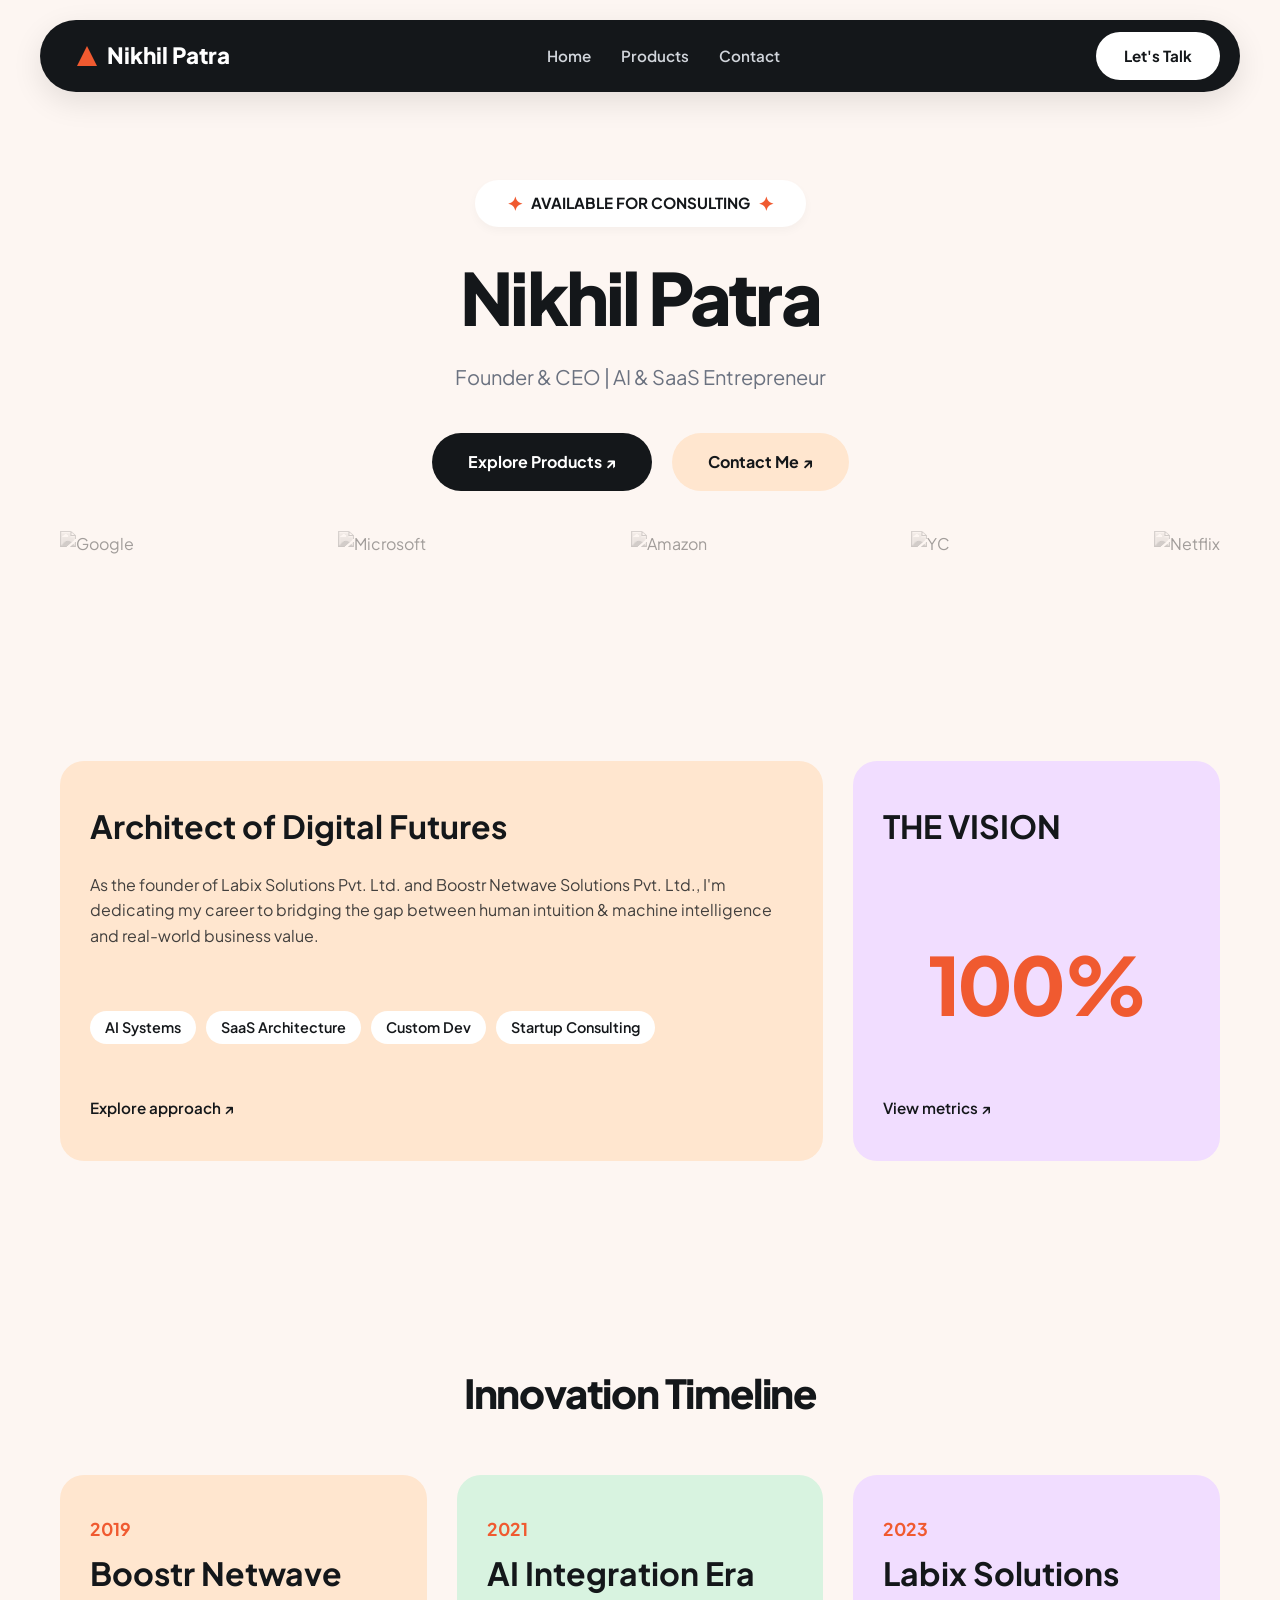
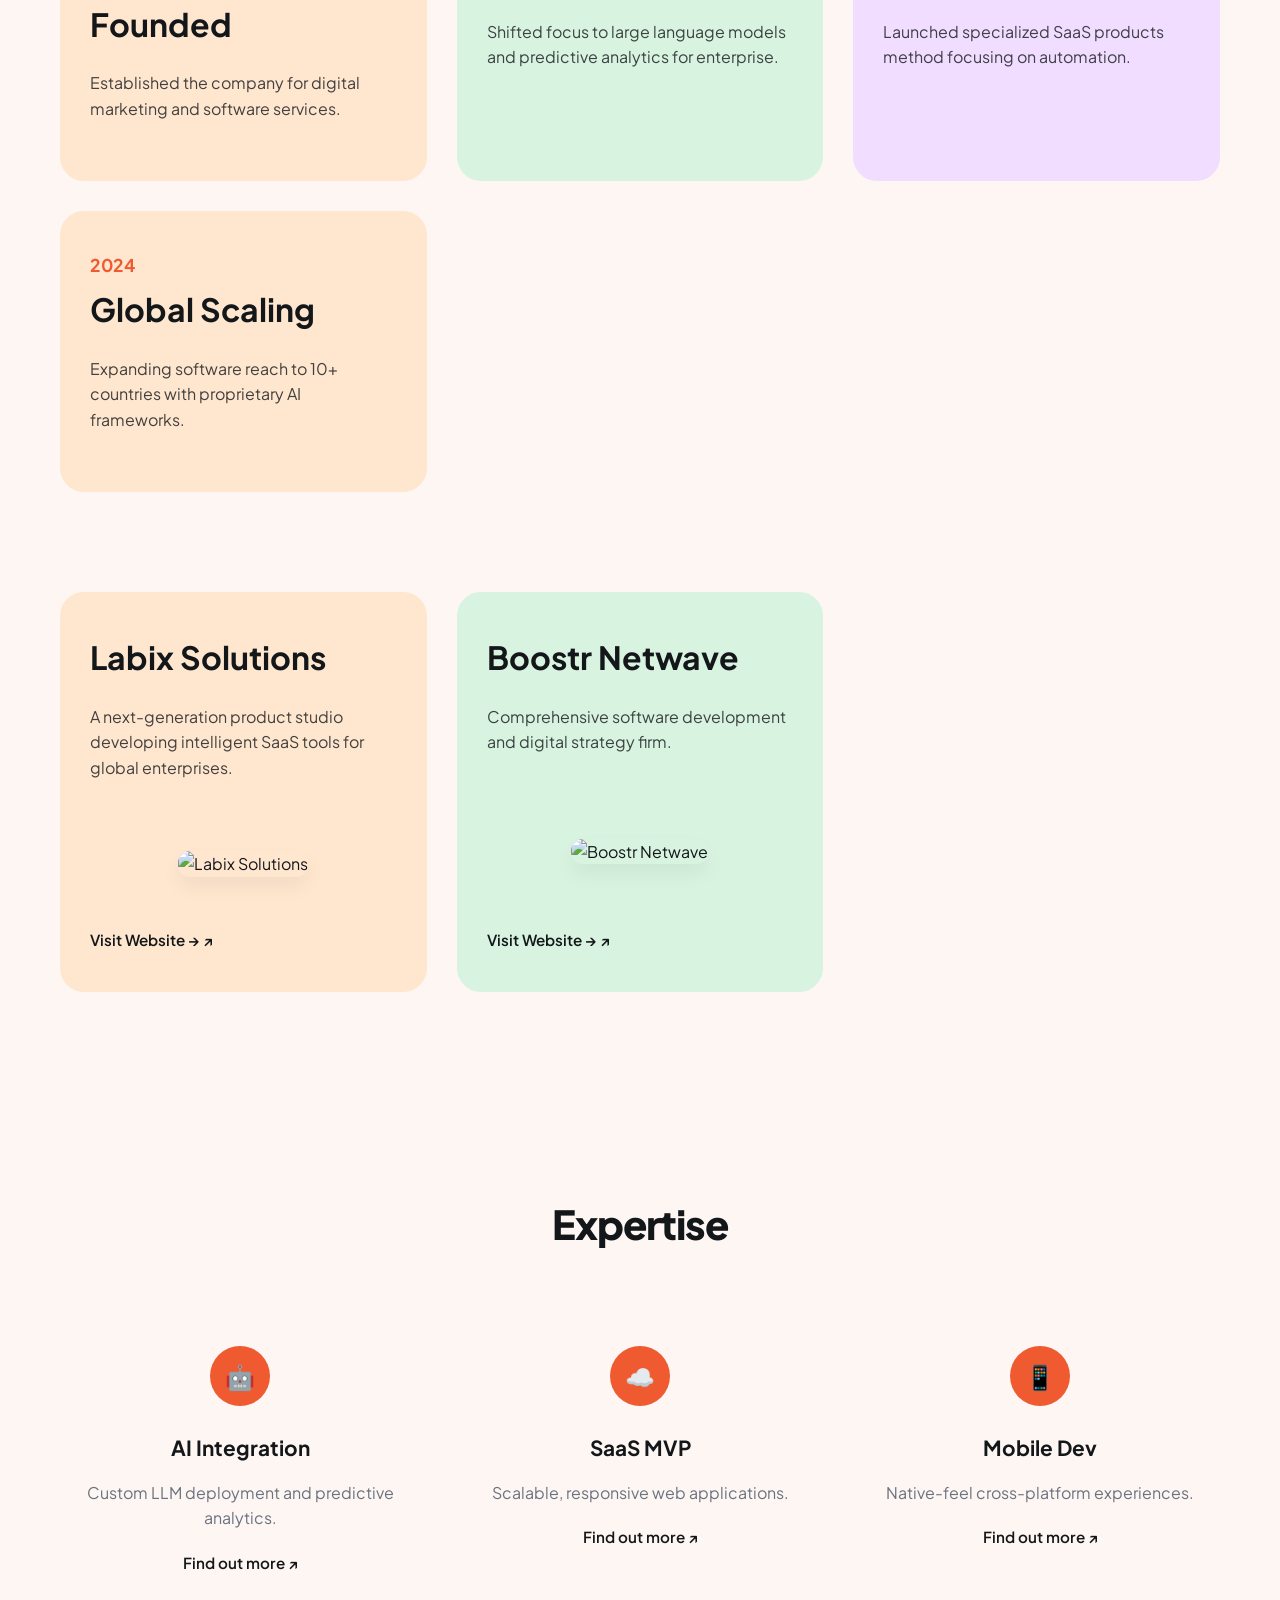
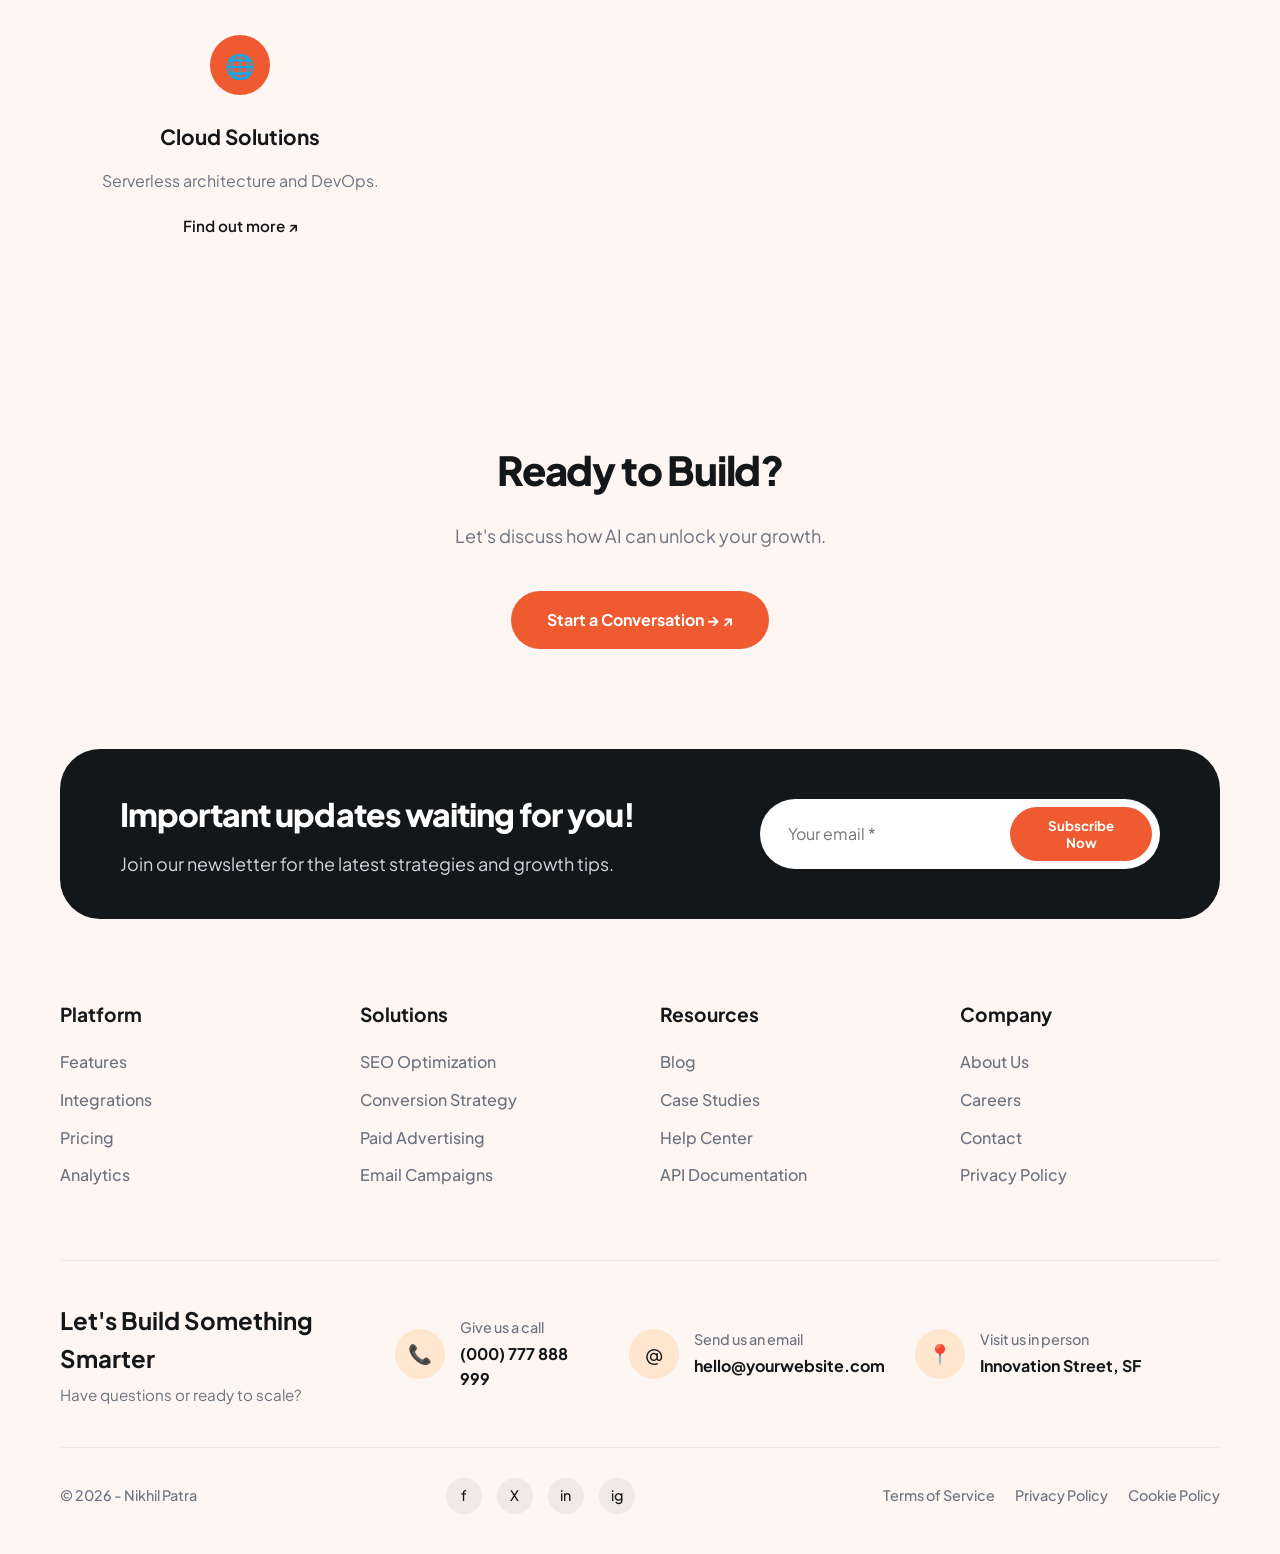
==== commit c95200f6: "Implement exact Growly aesthetic layout" ====
--- a/index.html
+++ b/index.html
@@ -4,24 +4,27 @@
     <meta charset="UTF-8">
     <meta name="viewport" content="width=device-width, initial-scale=1.0">
     <title>Nikhil Patra | Architect of Digital Futures</title>
-    <link rel="stylesheet" href="style.css?v=5">
-    <script src="app.js?v=5"></script>
+    <link rel="stylesheet" href="style.css?v=6">
+    <script src="app.js?v=6"></script>
 </head>
 <body data-page="home">
-    <!-- Navbar -->
-    <nav>
-        <div class="container">
-            <a href="index.html" class="logo"><span data-global="siteName">Nikhil Patra</span><span>.</span></a>
+    <!-- Floating Navbar -->
+    <div class="nav-wrapper">
+        <nav>
+            <a href="index.html" class="logo">
+                <svg width="24" height="24" viewBox="0 0 24 24" fill="none" xmlns="http://www.w3.org/2000/svg"><path d="M12 2L2 22H22L12 2Z" fill="currentColor"/></svg>
+                <span data-global="siteName">Nikhil Patra</span>
+            </a>
             <div class="nav-links" id="nav-menu">
                 <!-- Dynamic Nav -->
             </div>
-            <a href="contact.html" class="btn-primary" data-global="ctaText" style="padding: 10px 20px;">Let's Talk</a>
-        </div>
-    </nav>
+            <a href="contact.html" class="nav-btn" data-global="ctaText">Get started ↗</a>
+        </nav>
+    </div>
 
     <!-- Page Content (Rendered dynamically by CMS) -->
     <main id="main-content" style="min-height: 80vh;">
-        <p style="padding: 150px; text-align: center; color: #475569;">Loading page content...</p>
+        <p style="padding: 150px; text-align: center; color: #6b7280;">Loading page content...</p>
     </main>
 
     <!-- Footer -->
--- a/style.css
+++ b/style.css
@@ -1,175 +1,163 @@
-@import url('https://fonts.googleapis.com/css2?family=Inter:wght@300;400;500;600;700;800&display=swap');
+@import url('https://fonts.googleapis.com/css2?family=Plus+Jakarta+Sans:wght@400;500;600;700;800&display=swap');
 
 :root {
-    --bg-color: #ffffff;
-    --bg-alt: #f8fafc;
-    --text-primary: #0f172a;
-    --text-secondary: #475569;
-    --accent-color: #10b981; 
-    --accent-hover: #059669;
-    --border-color: #e2e8f0;
-    --card-bg: #ffffff;
-    --card-shadow: 0 4px 6px -1px rgba(0, 0, 0, 0.05), 0 2px 4px -1px rgba(0, 0, 0, 0.03);
-    --hover-shadow: 0 20px 25px -5px rgba(0, 0, 0, 0.1), 0 10px 10px -5px rgba(0, 0, 0, 0.04);
+    --bg-main: #fdf6f2; /* Peach/Beige background */
+    --text-dark: #14171a; /* Charcoal text */
+    --text-muted: #6b7280;
+    --accent: #f05a30; /* Vibrant Orange */
+    --accent-hover: #d14722;
+    --nav-bg: #14171a;
+    
+    /* Pastel Card Colors */
+    --card-peach: #ffe6cf;
+    --card-mint: #d8f3e0;
+    --card-lavender: #f1ddff;
 }
 
-* { margin: 0; padding: 0; box-sizing: border-box; font-family: 'Inter', sans-serif; }
-body { background-color: var(--bg-color); color: var(--text-primary); line-height: 1.6; overflow-x: hidden; }
-
-/* Diagonal Background Geometry */
-.has-bg-geometry {
-    position: relative;
-    background-color: var(--bg-color);
-}
-.has-bg-geometry::before {
-    content: '';
-    position: absolute;
-    top: -20%; right: -20%; bottom: -20%; left: -20%;
-    background-image: repeating-linear-gradient(
-        -45deg,
-        transparent,
-        transparent 150px,
-        rgba(16, 185, 129, 0.02) 150px,
-        rgba(16, 185, 129, 0.02) 300px
-    );
-    z-index: -1;
-    pointer-events: none;
-}
+* { margin: 0; padding: 0; box-sizing: border-box; font-family: 'Plus Jakarta Sans', sans-serif; }
+body { background-color: var(--bg-main); color: var(--text-dark); line-height: 1.6; overflow-x: hidden; }
 
 /* Typography */
-h1 { font-size: 4rem; font-weight: 800; letter-spacing: -0.03em; line-height: 1.1; margin-bottom: 25px; }
-h2 { font-size: 2.8rem; font-weight: 800; letter-spacing: -0.02em; margin-bottom: 20px; }
-h3 { font-size: 1.5rem; font-weight: 700; margin-bottom: 15px; }
-h4 { font-size: 1.1rem; font-weight: 600; }
-p { color: var(--text-secondary); font-size: 1.125rem; margin-bottom: 20px; }
-.text-small { font-size: 0.9rem; margin-bottom: 0; }
-.highlight { color: var(--accent-color); }
+h1 { font-size: 4.5rem; font-weight: 800; letter-spacing: -0.04em; line-height: 1.1; margin-bottom: 25px; color: var(--text-dark); text-align: center; }
+h2 { font-size: 2.5rem; font-weight: 800; letter-spacing: -0.03em; margin-bottom: 20px; color: var(--text-dark); text-align: center; }
+h3 { font-size: 1.5rem; font-weight: 700; margin-bottom: 10px; }
+h4 { font-size: 1.1rem; font-weight: 700; }
+p { color: var(--text-muted); font-size: 1.125rem; margin-bottom: 20px; }
+.text-center { text-align: center; }
 
-/* Buttons */
-.btn-primary, .btn-secondary {
+/* Buttons & Pills */
+.pill-badge {
     display: inline-flex; align-items: center; justify-content: center;
-    padding: 14px 32px; border-radius: 8px; font-weight: 600; text-decoration: none;
-    transition: all 0.3s ease; border: none; cursor: pointer;
+    background: white; color: var(--text-dark);
+    padding: 8px 24px; border-radius: 50px;
+    font-weight: 700; font-size: 0.95rem;
+    box-shadow: 0 4px 10px rgba(0,0,0,0.03);
+    margin-bottom: 30px;
 }
-.btn-primary { background: var(--accent-color); color: white; box-shadow: 0 4px 14px rgba(16, 185, 129, 0.3); }
-.btn-primary:hover { background: var(--accent-hover); transform: translateY(-2px); box-shadow: 0 6px 20px rgba(16, 185, 129, 0.4); }
-.btn-secondary { background: transparent; color: var(--text-primary); border: 2px solid var(--border-color); }
-.btn-secondary:hover { border-color: var(--text-primary); }
-.btn-link { color: var(--accent-color); text-decoration: none; font-weight: 600; display: inline-flex; align-items: center; gap: 5px; font-size: 0.95rem; }
-.btn-link:hover { color: var(--accent-hover); }
-.btn-group { display: flex; gap: 20px; align-items: center; margin-top: 35px; flex-wrap: wrap; }
+.pill-badge span { color: var(--accent); margin: 0 8px; font-size: 1.2rem; }
+
+.btn {
+    display: inline-flex; align-items: center; justify-content: center;
+    padding: 16px 36px; border-radius: 50px; font-weight: 700;
+    text-decoration: none; transition: all 0.3s ease; border: none; cursor: pointer;
+}
+.btn-dark { background: var(--text-dark); color: white; }
+.btn-dark:hover { background: #000; transform: translateY(-2px); }
+.btn-peach { background: var(--card-peach); color: var(--text-dark); }
+.btn-peach:hover { background: #ffdcb5; transform: translateY(-2px); }
+.btn-accent { background: var(--accent); color: white; }
+.btn-accent:hover { background: var(--accent-hover); transform: translateY(-2px); }
+
+.arrow-link { color: var(--text-dark); text-decoration: none; font-weight: 600; display: inline-flex; align-items: center; gap: 5px; font-size: 0.95rem; }
+.arrow-link:hover { color: var(--accent); }
 
 /* Layout */
-.container { max-width: 1280px; margin: 0 auto; padding: 0 20px; position: relative; }
+.container { max-width: 1200px; margin: 0 auto; padding: 0 20px; position: relative; }
 section { padding: 100px 0; }
-section:nth-child(even) { background-color: var(--bg-alt); }
 
-/* Navbar */
-nav { position: fixed; top: 0; width: 100%; background: rgba(255, 255, 255, 0.95); backdrop-filter: blur(8px); border-bottom: 1px solid var(--border-color); z-index: 1000; padding: 15px 0; }
-nav .container { display: flex; justify-content: space-between; align-items: center; }
-.logo { font-size: 1.5rem; font-weight: 800; color: var(--text-primary); text-decoration: none; letter-spacing: -1px; }
-.logo span { color: var(--accent-color); }
-.nav-links { display: flex; gap: 30px; }
-.nav-links a { color: var(--text-secondary); text-decoration: none; font-weight: 600; transition: 0.2s; font-size: 0.9rem; text-transform: uppercase; letter-spacing: 0.5px; }
-.nav-links a:hover { color: var(--text-primary); }
+/* Floating Navbar */
+.nav-wrapper { padding: 20px; position: fixed; top: 0; width: 100%; z-index: 1000; }
+nav {
+    background: var(--nav-bg);
+    border-radius: 50px;
+    padding: 12px 20px;
+    display: flex; justify-content: space-between; align-items: center;
+    max-width: 1200px; margin: 0 auto;
+    box-shadow: 0 10px 30px rgba(0,0,0,0.1);
+}
+.logo { font-size: 1.4rem; font-weight: 800; color: white; text-decoration: none; display: flex; align-items: center; gap: 8px; padding-left: 15px; }
+.logo svg { color: var(--accent); width: 24px; height: 24px; }
+.nav-links { display: flex; gap: 30px; align-items: center; }
+.nav-links a { color: #d1d5db; text-decoration: none; font-weight: 600; transition: 0.2s; font-size: 0.95rem; }
+.nav-links a:hover { color: white; }
+.nav-btn { background: white; color: var(--text-dark); padding: 12px 28px; border-radius: 50px; font-weight: 700; text-decoration: none; font-size: 0.95rem; transition: 0.2s; }
+.nav-btn:hover { background: #f3f4f6; }
 
-/* Hero Section (Codespot 2-Column Exact) */
-.hero { padding-top: 160px; padding-bottom: 80px; }
-.hero-codespot { display: grid; grid-template-columns: 1fr 1fr; gap: 60px; align-items: center; }
-.trust-badges { display: flex; align-items: center; gap: 15px; margin-top: 40px; }
-.trust-avatars { display: flex; }
-.trust-avatars img { width: 40px; height: 40px; border-radius: 50%; border: 2px solid white; margin-left: -15px; }
-.trust-avatars img:first-child { margin-left: 0; }
-.trust-stars { color: #f59e0b; font-size: 1.2rem; line-height: 1; }
+/* Hero Section */
+.hero { padding-top: 180px; padding-bottom: 60px; text-align: center; }
+.hero p { max-width: 700px; margin: 0 auto 40px; font-size: 1.25rem; }
+.hero-btns { display: flex; gap: 20px; justify-content: center; }
 
-.hero-images-staggered { position: relative; height: 500px; display: flex; justify-content: flex-end; }
-.hero-card-1, .hero-card-2 { position: absolute; border-radius: 16px; overflow: hidden; box-shadow: var(--hover-shadow); background: var(--text-primary); color: white; }
-.hero-card-1 { width: 280px; height: 380px; top: 0; right: 200px; padding: 40px 30px; text-align: center; border: 1px solid rgba(255,255,255,0.1); display: flex; flex-direction: column; align-items: center; }
-.hero-card-2 { width: 300px; height: 350px; bottom: 0; right: 0; border: 1px solid rgba(255,255,255,0.1); display: flex; flex-direction: column; justify-content: flex-end; }
-.hero-card-2 img { width: 100%; height: 100%; object-fit: cover; position: absolute; top:0; left:0; z-index: 1; }
-.hero-card-2 .overlay { position: relative; z-index: 2; padding: 25px; background: linear-gradient(to top, rgba(0,0,0,0.8), transparent); }
+/* Logo Cloud */
+.logo-cloud { display: flex; justify-content: space-between; align-items: center; flex-wrap: wrap; opacity: 0.4; padding: 40px 0; mix-blend-mode: multiply; filter: grayscale(100%); }
+.logo-cloud img { height: 30px; }
 
-/* Grids */
-.grid-4 { display: grid; grid-template-columns: repeat(4, 1fr); gap: 25px; }
+/* Pastel Cards Grid */
 .grid-3 { display: grid; grid-template-columns: repeat(3, 1fr); gap: 30px; }
-.grid-2 { display: grid; grid-template-columns: 1fr 1fr; gap: 50px; }
-.grid-asymmetric { display: grid; grid-template-columns: 1.5fr 1fr; gap: 30px; }
+.pastel-card {
+    border-radius: 24px; padding: 40px 30px;
+    display: flex; flex-direction: column;
+    min-height: 400px; position: relative; overflow: hidden;
+}
+.pastel-card.peach { background: var(--card-peach); }
+.pastel-card.mint { background: var(--card-mint); }
+.pastel-card.lavender { background: var(--card-lavender); }
 
-/* Stats Grid */
-.stats-grid { display: flex; justify-content: space-between; padding: 40px 0; border-top: 1px solid var(--border-color); border-bottom: 1px solid var(--border-color); margin: 40px 0; text-align: center;}
-.stat-item h2 { font-size: 3.5rem; color: var(--accent-color); margin-bottom: 5px; font-weight: 800;}
+.pastel-card h3 { font-size: 2rem; margin-bottom: 20px; }
+.pastel-card p { color: var(--text-dark); font-size: 1rem; opacity: 0.8; }
+.card-bottom { margin-top: auto; display: flex; justify-content: space-between; align-items: center; font-weight: 700; font-size: 0.9rem; }
+.card-img-placeholder { flex-grow: 1; display: flex; align-items: center; justify-content: center; margin: 20px 0; }
+.card-img-placeholder img { max-width: 100%; max-height: 200px; object-fit: contain; }
 
-/* Feature Cards (Codespot Style) */
-.codespot-card {
-    background: var(--card-bg);
-    border: 1px solid var(--border-color);
-    border-radius: 12px;
-    padding: 35px 25px;
-    transition: all 0.3s ease;
-    box-shadow: var(--card-shadow);
-    display: flex;
-    flex-direction: column;
-    height: 100%;
+/* Services Grid */
+.services-grid { display: grid; grid-template-columns: repeat(3, 1fr); gap: x; row-gap: 60px; column-gap: 40px; text-align: center; padding-top: 40px;}
+.service-item { display: flex; flex-direction: column; align-items: center; }
+.service-icon {
+    width: 60px; height: 60px; border-radius: 50%;
+    background: var(--accent); color: white;
+    display: flex; align-items: center; justify-content: center;
+    font-size: 1.5rem; margin-bottom: 25px;
 }
-.codespot-card:hover { transform: translateY(-5px); box-shadow: var(--hover-shadow); border-color: rgba(16,185,129,0.3); }
-.icon-circle {
-    width: 50px; height: 50px; border-radius: 50%;
-    background: rgba(16,185,129,0.1); color: var(--accent-color);
-    display: flex; align-items: center; justify-content: center;
-    font-size: 1.2rem; margin-bottom: 25px;
+.service-item h4 { font-size: 1.3rem; margin-bottom: 15px; }
+.service-item p { font-size: 1rem; margin-bottom: 20px; }
+
+/* Newsletter Footer Banner */
+.newsletter-banner {
+    background: var(--text-dark); color: white;
+    border-radius: 40px; padding: 40px 60px;
+    display: flex; justify-content: space-between; align-items: center;
+    margin-bottom: 80px;
 }
-.codespot-card .btn-link { margin-top: auto; padding-top: 20px; }
-
-/* Large asymmetric cards */
-.large-card {
-    background: var(--text-primary); color: white;
-    border-radius: 16px; overflow: hidden; position: relative;
-    border: 1px solid rgba(255,255,255,0.1);
+.newsletter-banner h2 { text-align: left; color: white; margin-bottom: 10px; font-size: 2rem; }
+.newsletter-banner p { color: #d1d5db; margin: 0; }
+.newsletter-form {
+    display: flex; background: white; padding: 8px; border-radius: 50px;
+    width: 100%; max-width: 400px;
 }
-.large-card img { width: 100%; height: 250px; object-fit: cover; }
-.large-card-content { padding: 40px; }
-.large-card h3 { font-size: 1.8rem; margin-bottom: 10px; }
-.large-card p { color: #cbd5e1; }
-.large-card-icon {
-    display: inline-block; padding: 8px 12px; background: white; color: var(--text-primary);
-    border-radius: 6px; font-weight: 700; font-size: 0.8rem; margin-bottom: 15px;
-}
-
-/* Logos / Trust */
-.logo-cloud { display: flex; justify-content: space-between; align-items: center; flex-wrap: wrap; opacity: 0.5; padding: 40px 0; }
-.logo-cloud img { height: 35px; filter: grayscale(100%); transition: 0.3s; }
-.logo-cloud img:hover { filter: grayscale(0%); opacity: 1; }
-
-/* Contact Form */
-.contact-form {
-    background: white; padding: 40px; border-radius: 12px; box-shadow: var(--card-shadow); border: 1px solid var(--border-color);
-}
-.form-group { margin-bottom: 20px; text-align: left; }
-.form-group label { display: block; font-weight: 500; margin-bottom: 8px; color: var(--text-primary); }
-.form-group input, .form-group textarea {
-    width: 100%; padding: 12px 15px; border: 1px solid var(--border-color); border-radius: 6px; font-size: 1rem; transition: 0.3s; background: var(--bg-alt);
-}
-.form-group input:focus, .form-group textarea:focus {
-    outline: none; border-color: var(--accent-color); background: white; box-shadow: 0 0 0 3px rgba(16, 185, 129, 0.1);
-}
+.newsletter-form input { flex: 1; border: none; outline: none; padding: 10px 20px; font-size: 1rem; background: transparent; }
+.newsletter-form button { border: none; cursor: pointer; }
 
 /* Footer */
-footer { background: var(--text-primary); color: #94a3b8; padding: 60px 0 30px; border-top: 4px solid var(--accent-color); }
-.footer-grid { display: grid; grid-template-columns: 1.5fr 1fr 1.5fr; gap: 50px; align-items: center; margin-bottom: 40px; }
-.footer-logo { font-size: 1.8rem; font-weight: 800; color: white; text-decoration: none; display: flex; align-items: center; gap: 10px; }
-.footer-logo span { color: var(--accent-color); }
-.footer-subscribe { display: flex; gap: 10px; }
-.footer-subscribe input { flex: 1; padding: 12px; border-radius: 6px; border: 1px solid rgba(255,255,255,0.2); background: rgba(0,0,0,0.2); color: white; }
-.footer-bottom-grid { display: flex; justify-content: space-between; align-items: center; padding-top: 30px; border-top: 1px solid rgba(255,255,255,0.1); font-size: 0.85rem; }
+footer { padding: 0 0 40px; }
+.footer-grid { display: grid; grid-template-columns: repeat(4, 1fr); gap: 40px; margin-bottom: 60px; }
+.footer-col h4 { margin-bottom: 20px; font-size: 1.2rem; }
+.footer-col a { display: block; color: var(--text-muted); text-decoration: none; margin-bottom: 12px; font-weight: 500; }
+.footer-col a:hover { color: var(--accent); }
+
+.footer-contact {
+    display: grid; grid-template-columns: 1.5fr 1fr 1fr 1.5fr; gap: 30px;
+    align-items: center; padding: 40px 0;
+    border-top: 1px solid rgba(0,0,0,0.05);
+    border-bottom: 1px solid rgba(0,0,0,0.05);
+    margin-bottom: 30px;
+}
+.footer-contact h3 { font-size: 1.5rem; margin-bottom: 5px; }
+.contact-block { display: flex; align-items: center; gap: 15px; }
+.contact-icon { width: 50px; height: 50px; border-radius: 50%; background: var(--card-peach); color: var(--text-dark); display: flex; align-items: center; justify-content: center; font-size: 1.2rem; }
+.contact-text h5 { font-size: 0.9rem; color: var(--text-muted); font-weight: 500; margin-bottom: 2px; }
+.contact-text p { font-size: 1rem; color: var(--text-dark); font-weight: 700; margin: 0; }
+
+.footer-bottom { display: flex; justify-content: space-between; align-items: center; color: var(--text-muted); font-weight: 500; font-size: 0.9rem; }
+.social-icons { display: flex; gap: 15px; }
+.social-icons a { color: var(--text-dark); background: rgba(0,0,0,0.05); width: 36px; height: 36px; border-radius: 50%; display: flex; align-items: center; justify-content: center; text-decoration: none; }
+.social-icons a:hover { background: var(--accent); color: white; }
 .footer-links-small { display: flex; gap: 20px; }
-.footer-links-small a { color: #94a3b8; text-decoration: none; }
-.footer-links-small a:hover { color: white; }
+.footer-links-small a { color: var(--text-muted); text-decoration: none; }
 
 @media (max-width: 992px) {
-    .hero-codespot, .grid-4, .grid-2, .grid-asymmetric, .footer-grid { grid-template-columns: 1fr; }
     h1 { font-size: 3rem; }
-    .hero-images-staggered { height: auto; justify-content: center; margin-top: 40px; }
-    .hero-card-1 { position: relative; right: 0; margin-bottom: -50px; z-index: 2; }
-    .hero-card-2 { position: relative; right: -20px; }
-    .stats-grid { flex-direction: column; gap: 30px; }
+    .grid-3, .services-grid, .footer-grid, .footer-contact { grid-template-columns: 1fr; }
+    .newsletter-banner { flex-direction: column; text-align: center; gap: 30px; padding: 40px 20px; }
+    .newsletter-banner h2 { text-align: center; }
+    .nav-links { display: none; }
 }
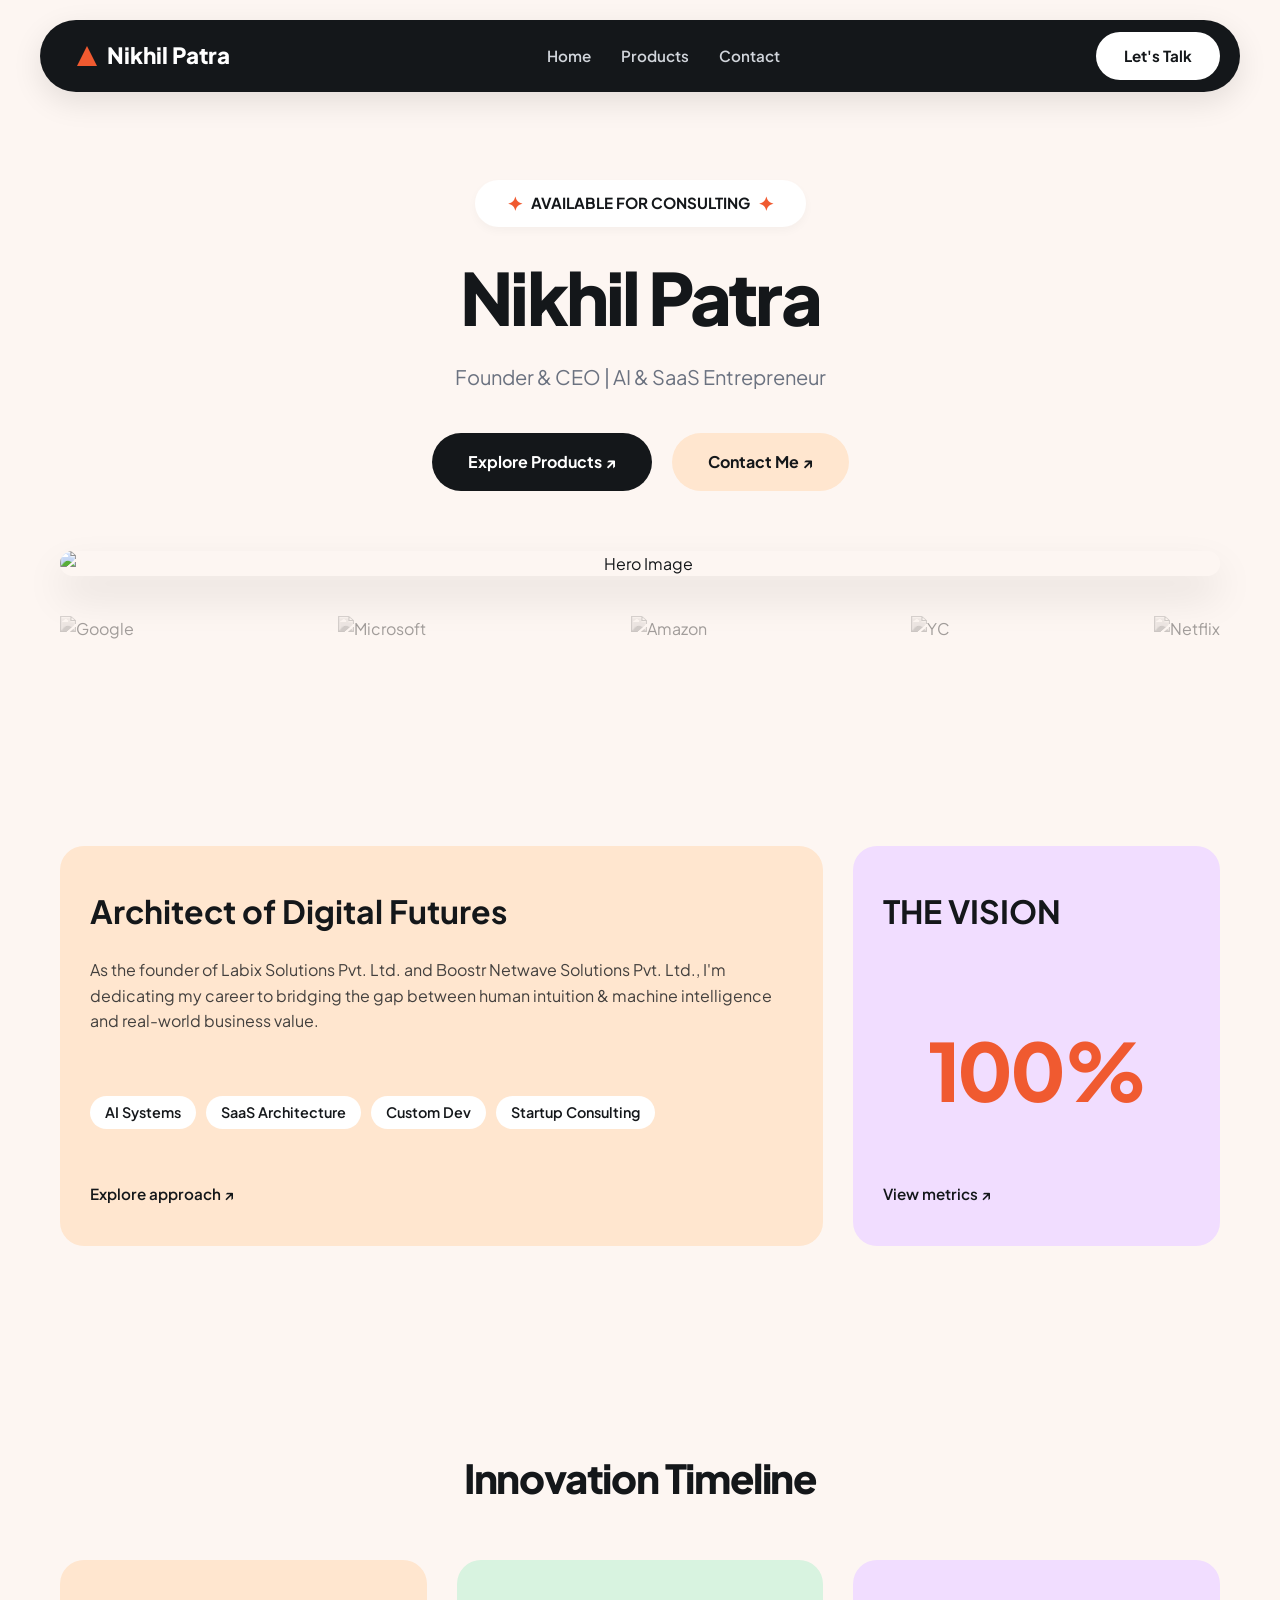
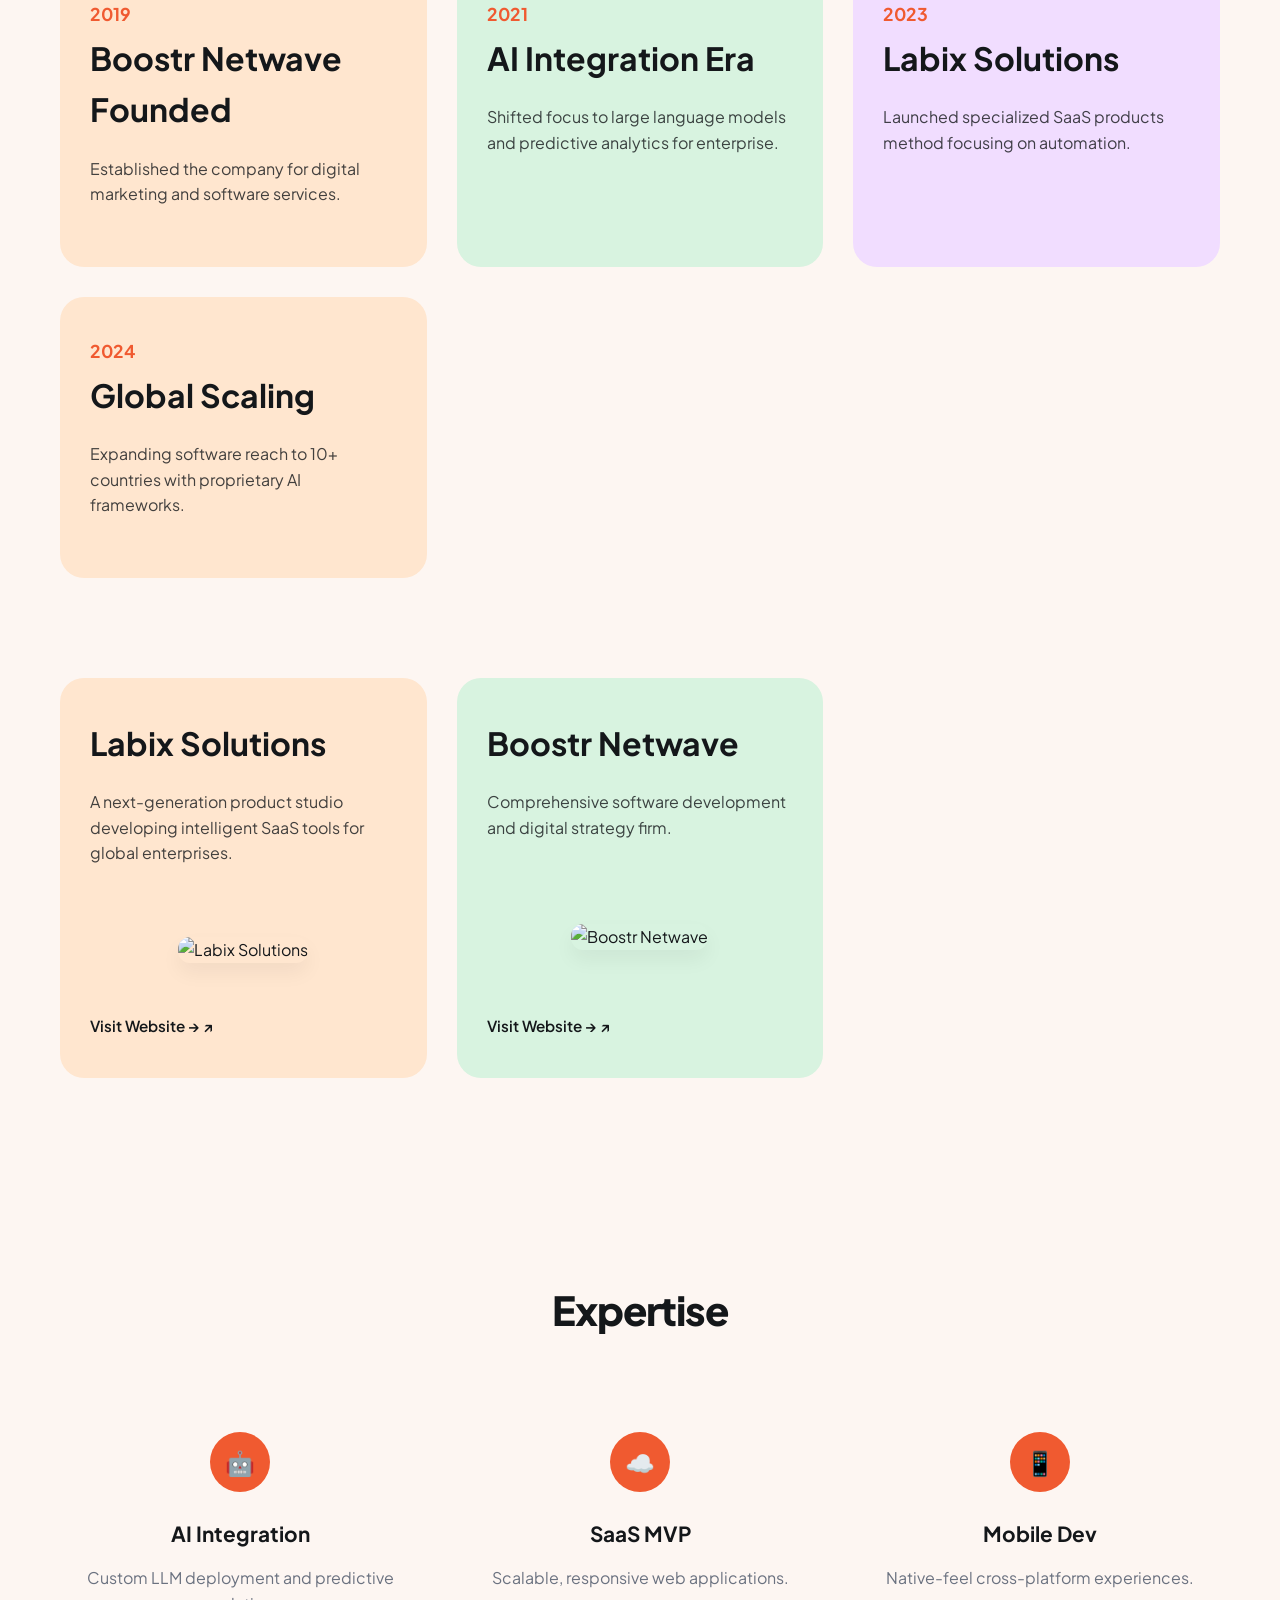
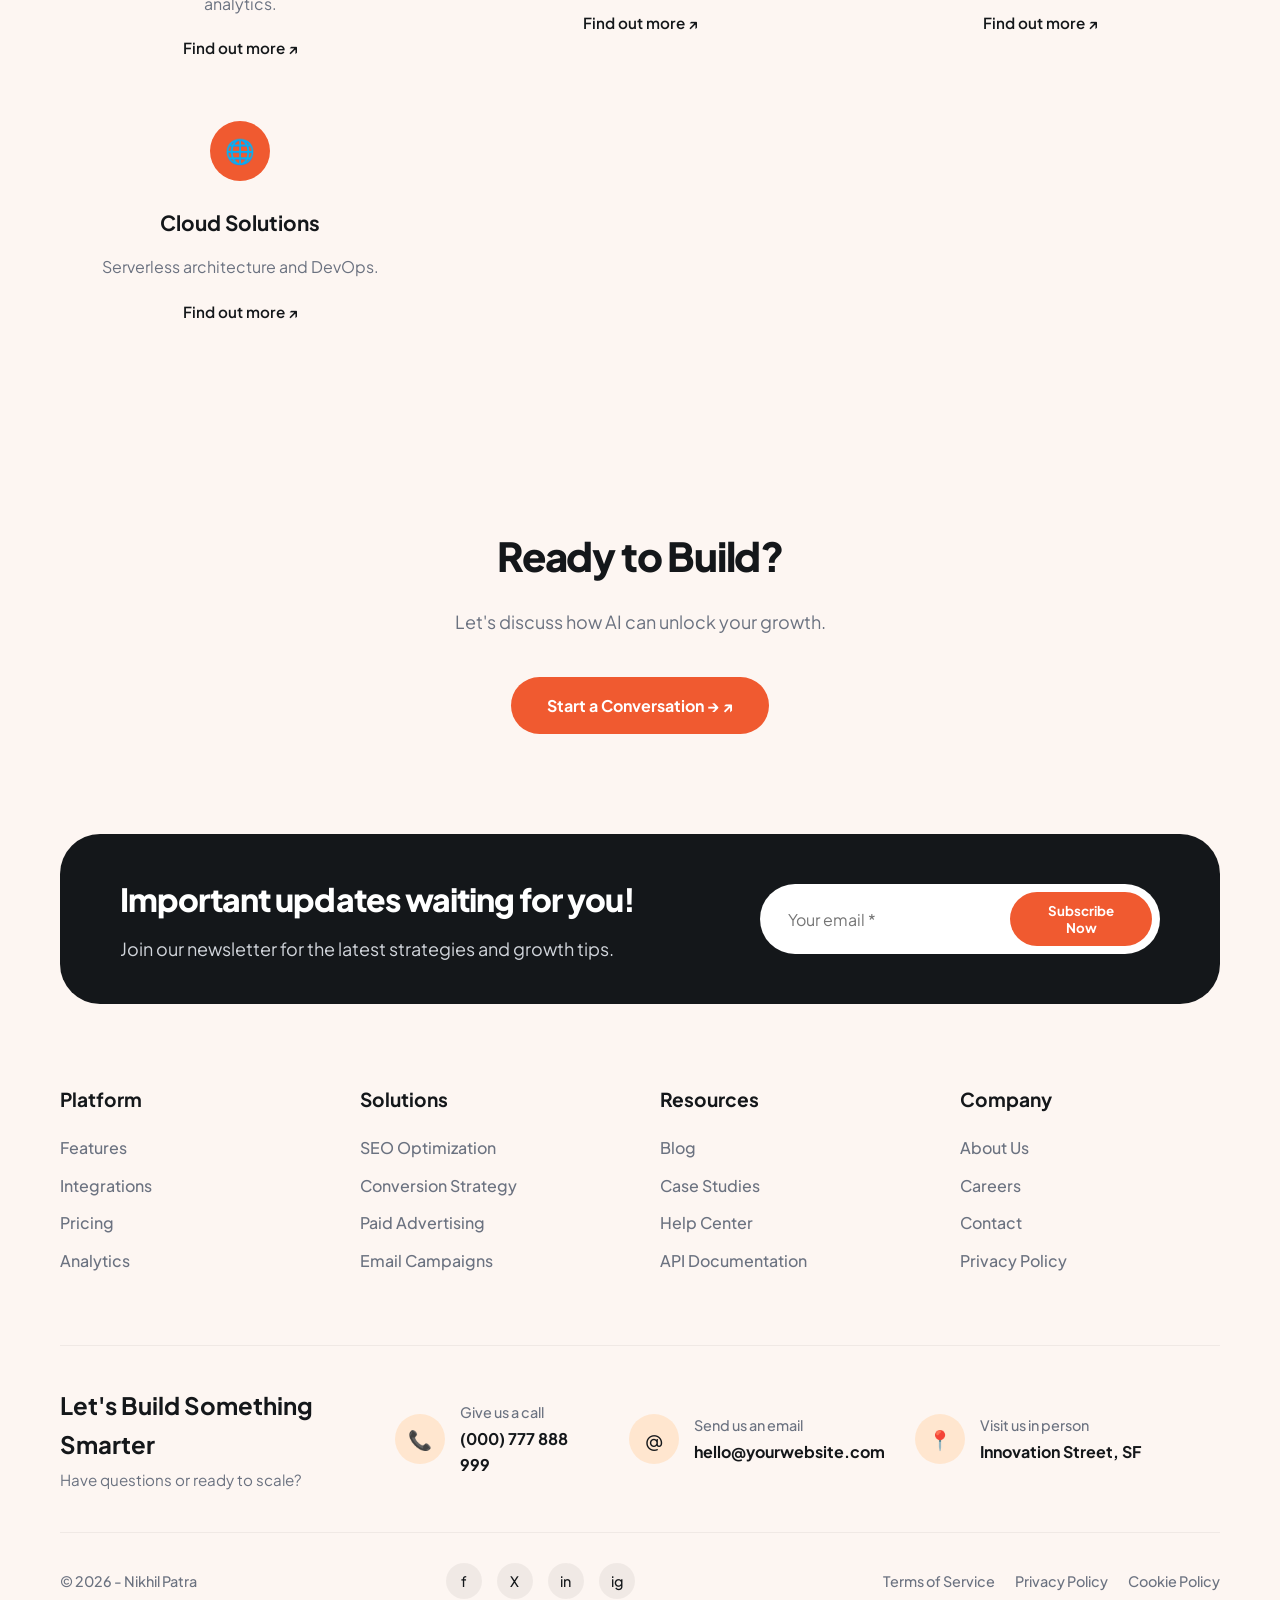
==== commit 98357f97: "Update Products and Contact pages with Growly aesthetic, add Hero image" ====
--- a/index.html
+++ b/index.html
@@ -4,8 +4,8 @@
     <meta charset="UTF-8">
     <meta name="viewport" content="width=device-width, initial-scale=1.0">
     <title>Nikhil Patra | Architect of Digital Futures</title>
-    <link rel="stylesheet" href="style.css?v=6">
-    <script src="app.js?v=6"></script>
+    <link rel="stylesheet" href="style.css?v=7">
+    <script src="app.js?v=7"></script>
 </head>
 <body data-page="home">
     <!-- Floating Navbar -->
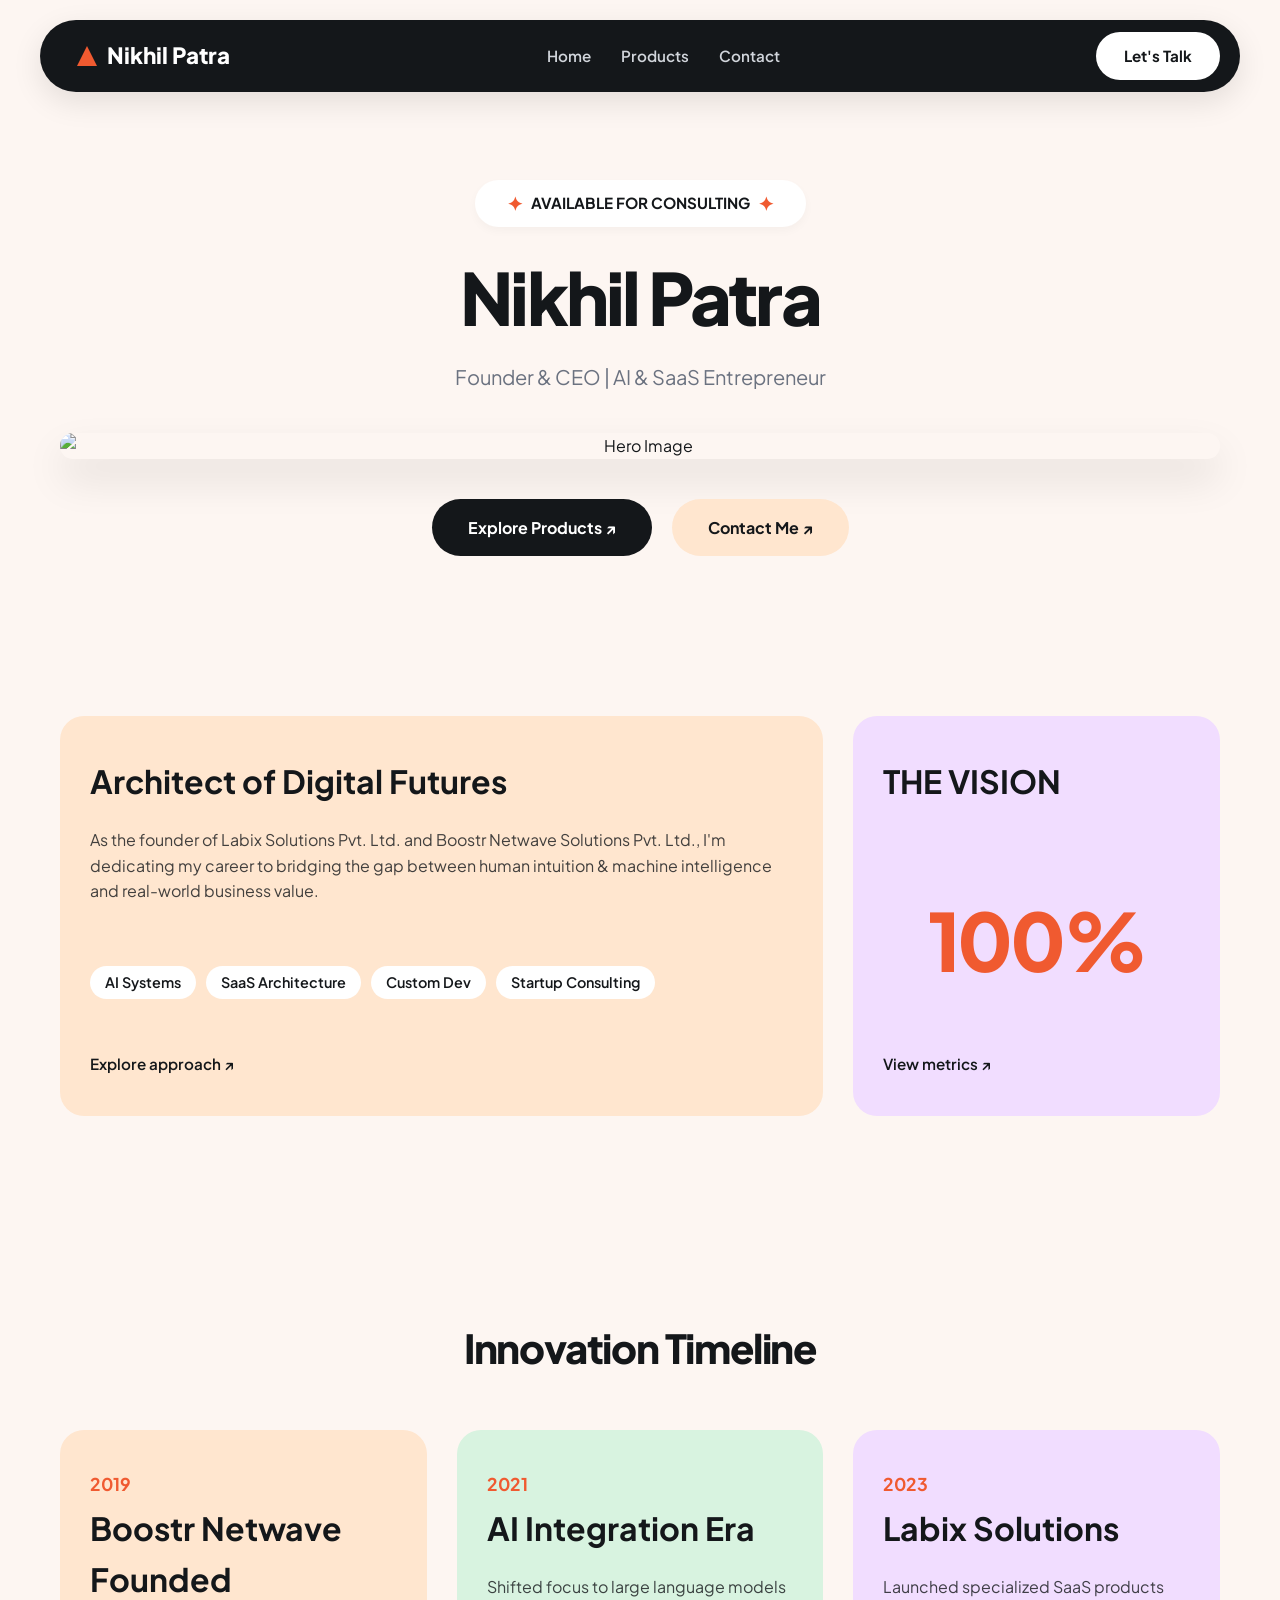
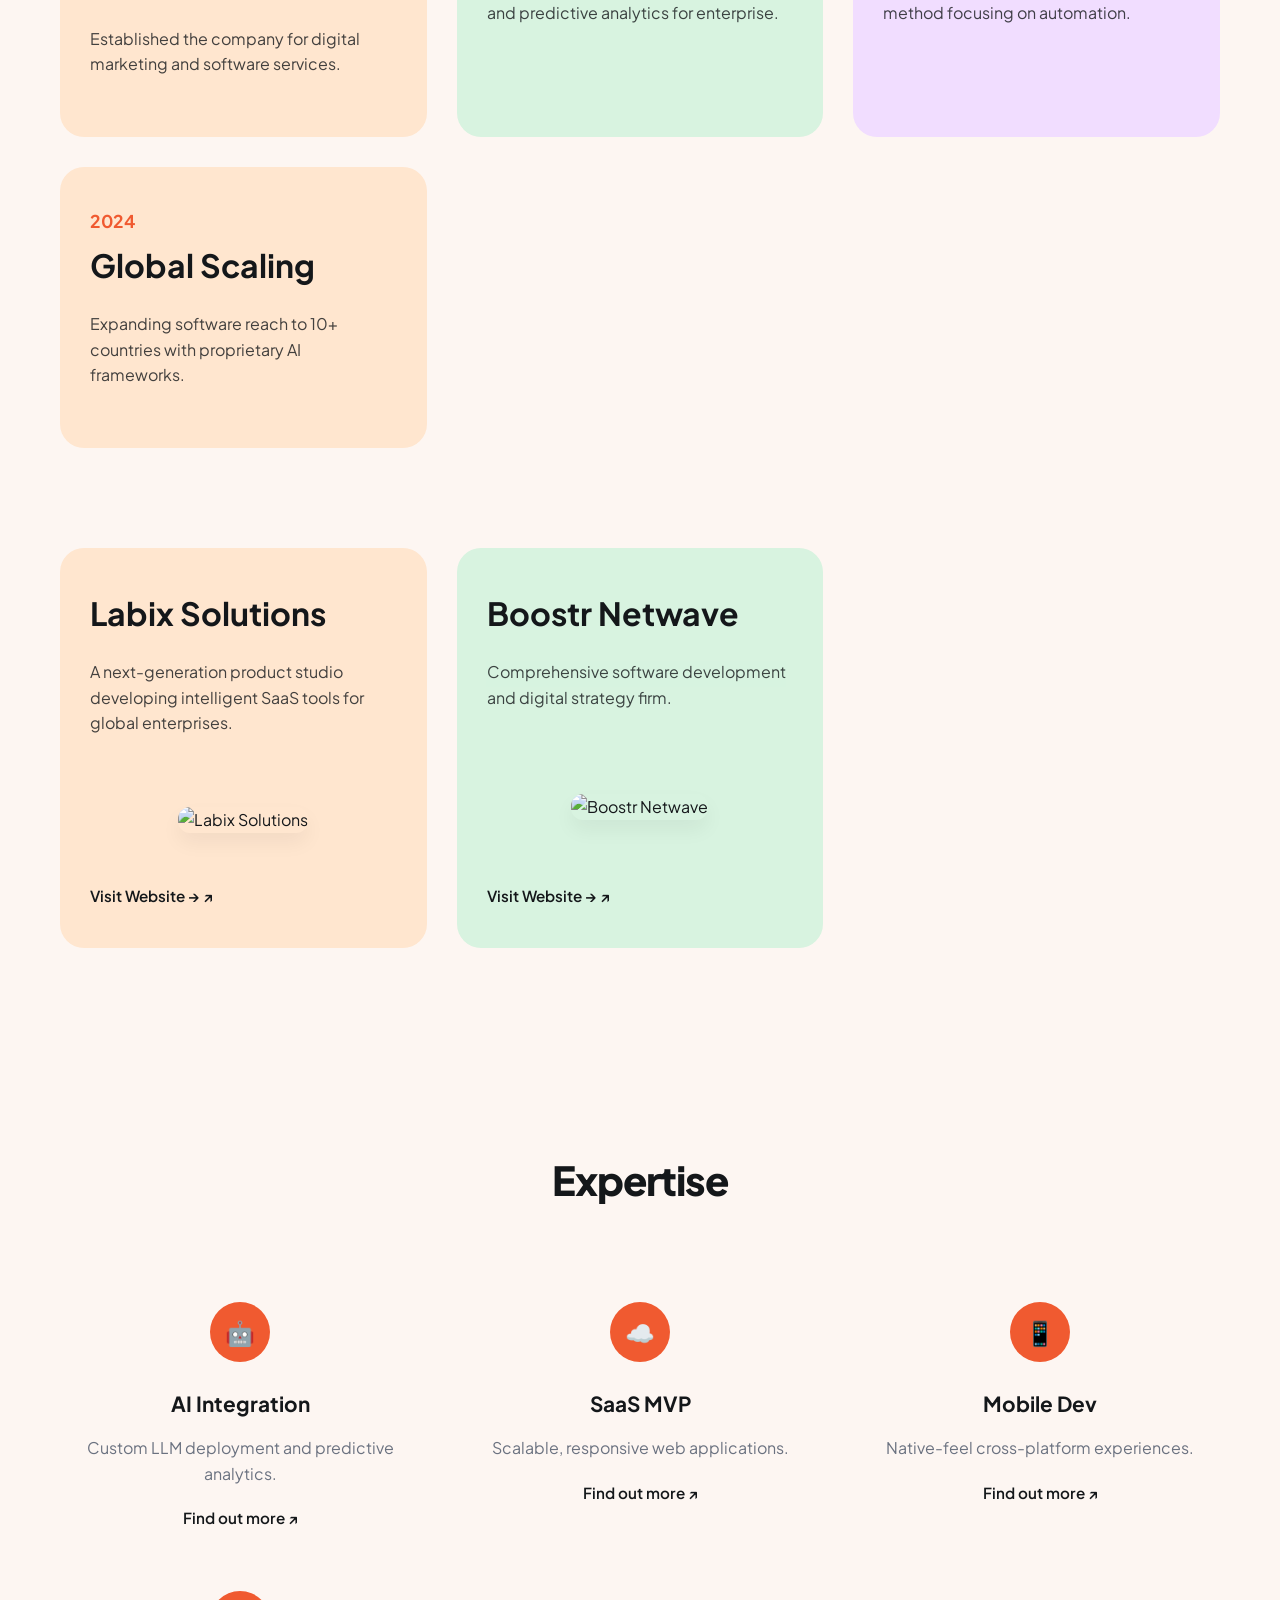
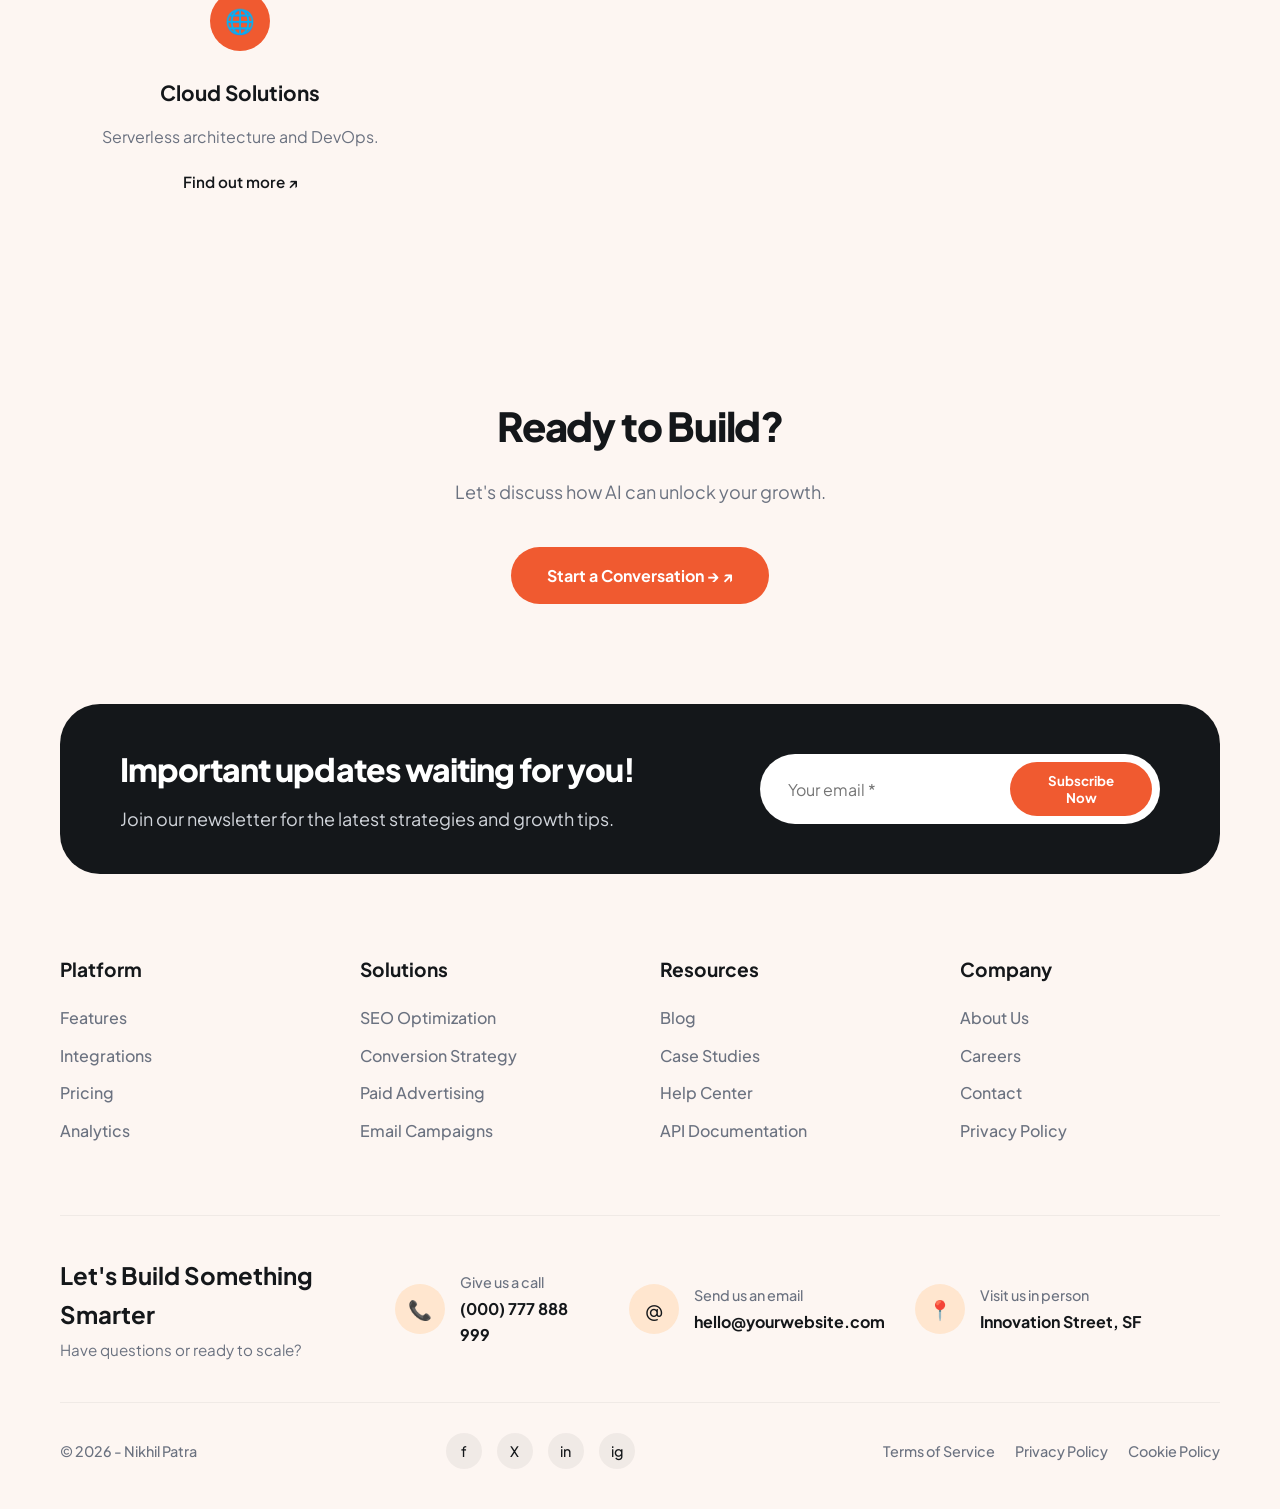
==== commit ed73dac1: "Move Hero image above buttons and remove logo cloud" ====
--- a/index.html
+++ b/index.html
@@ -4,8 +4,8 @@
     <meta charset="UTF-8">
     <meta name="viewport" content="width=device-width, initial-scale=1.0">
     <title>Nikhil Patra | Architect of Digital Futures</title>
-    <link rel="stylesheet" href="style.css?v=7">
-    <script src="app.js?v=7"></script>
+    <link rel="stylesheet" href="style.css?v=9">
+    <script src="app.js?v=9"></script>
 </head>
 <body data-page="home">
     <!-- Floating Navbar -->
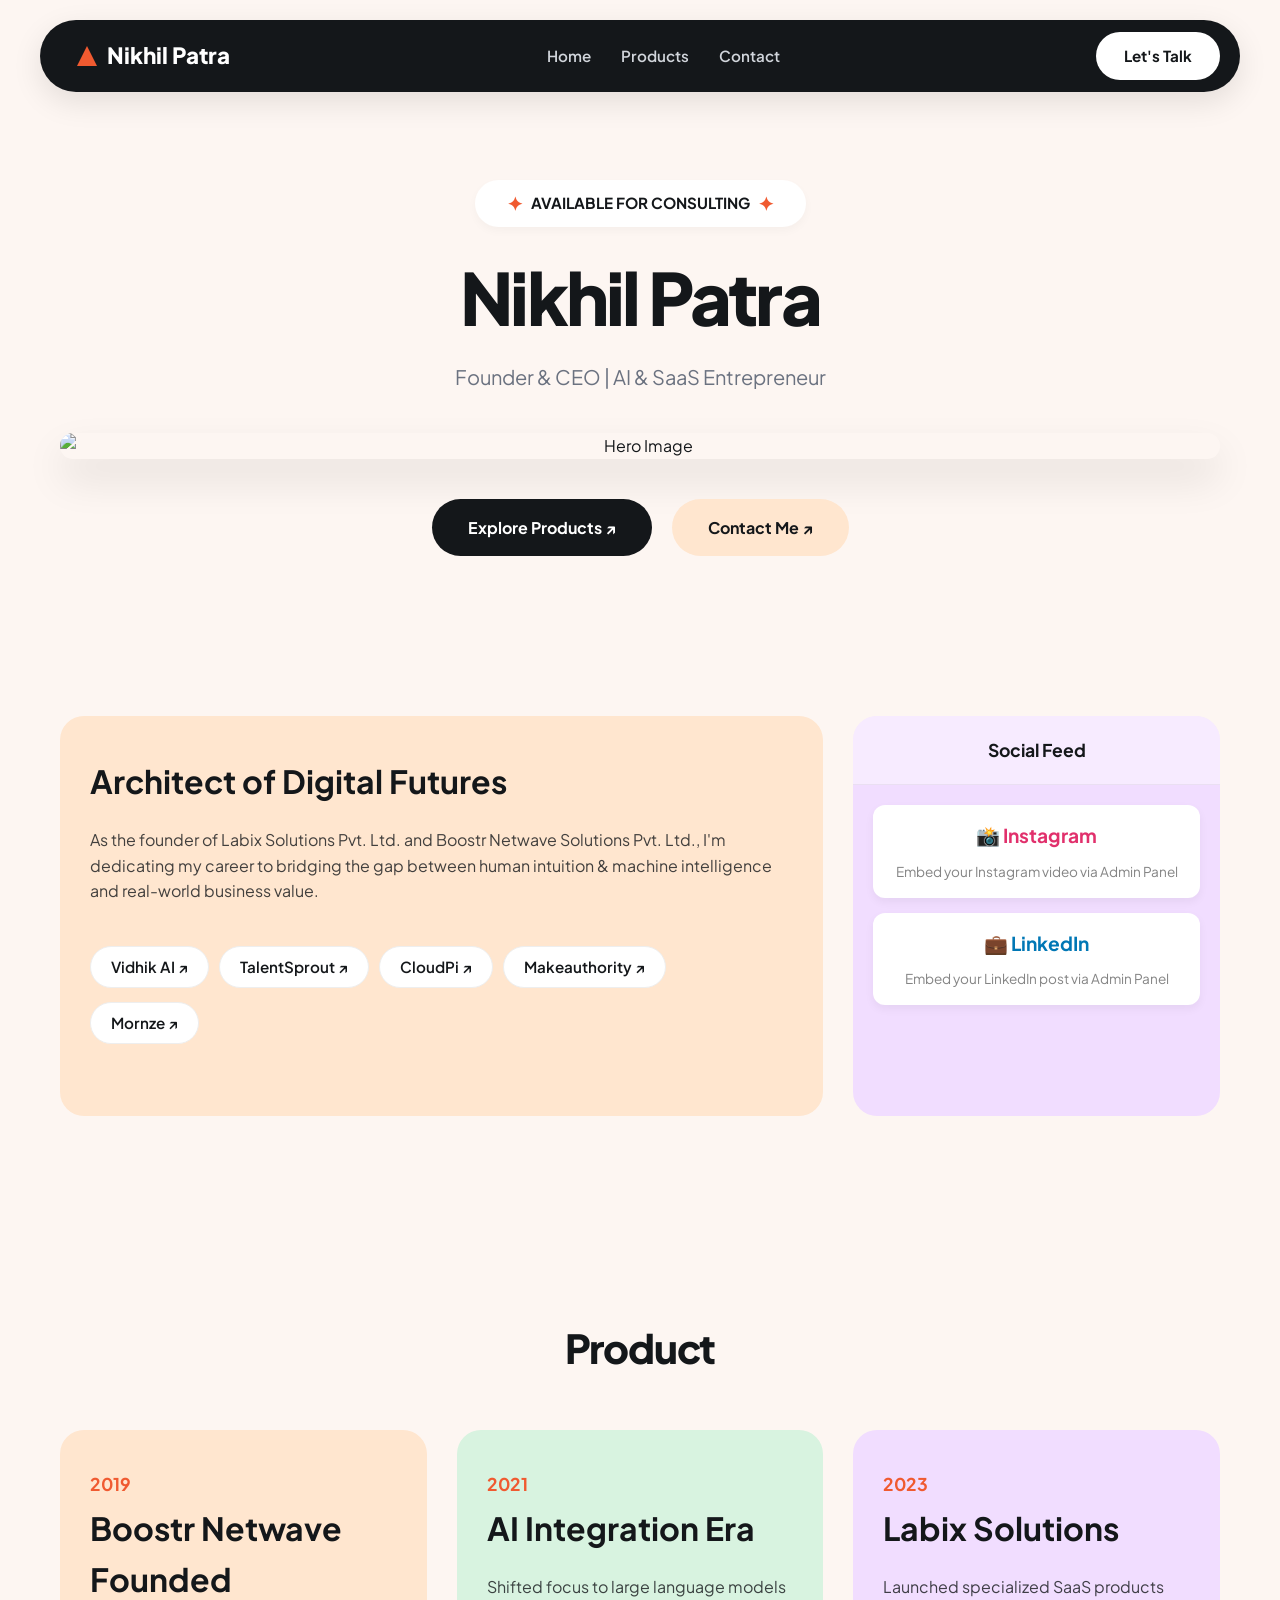
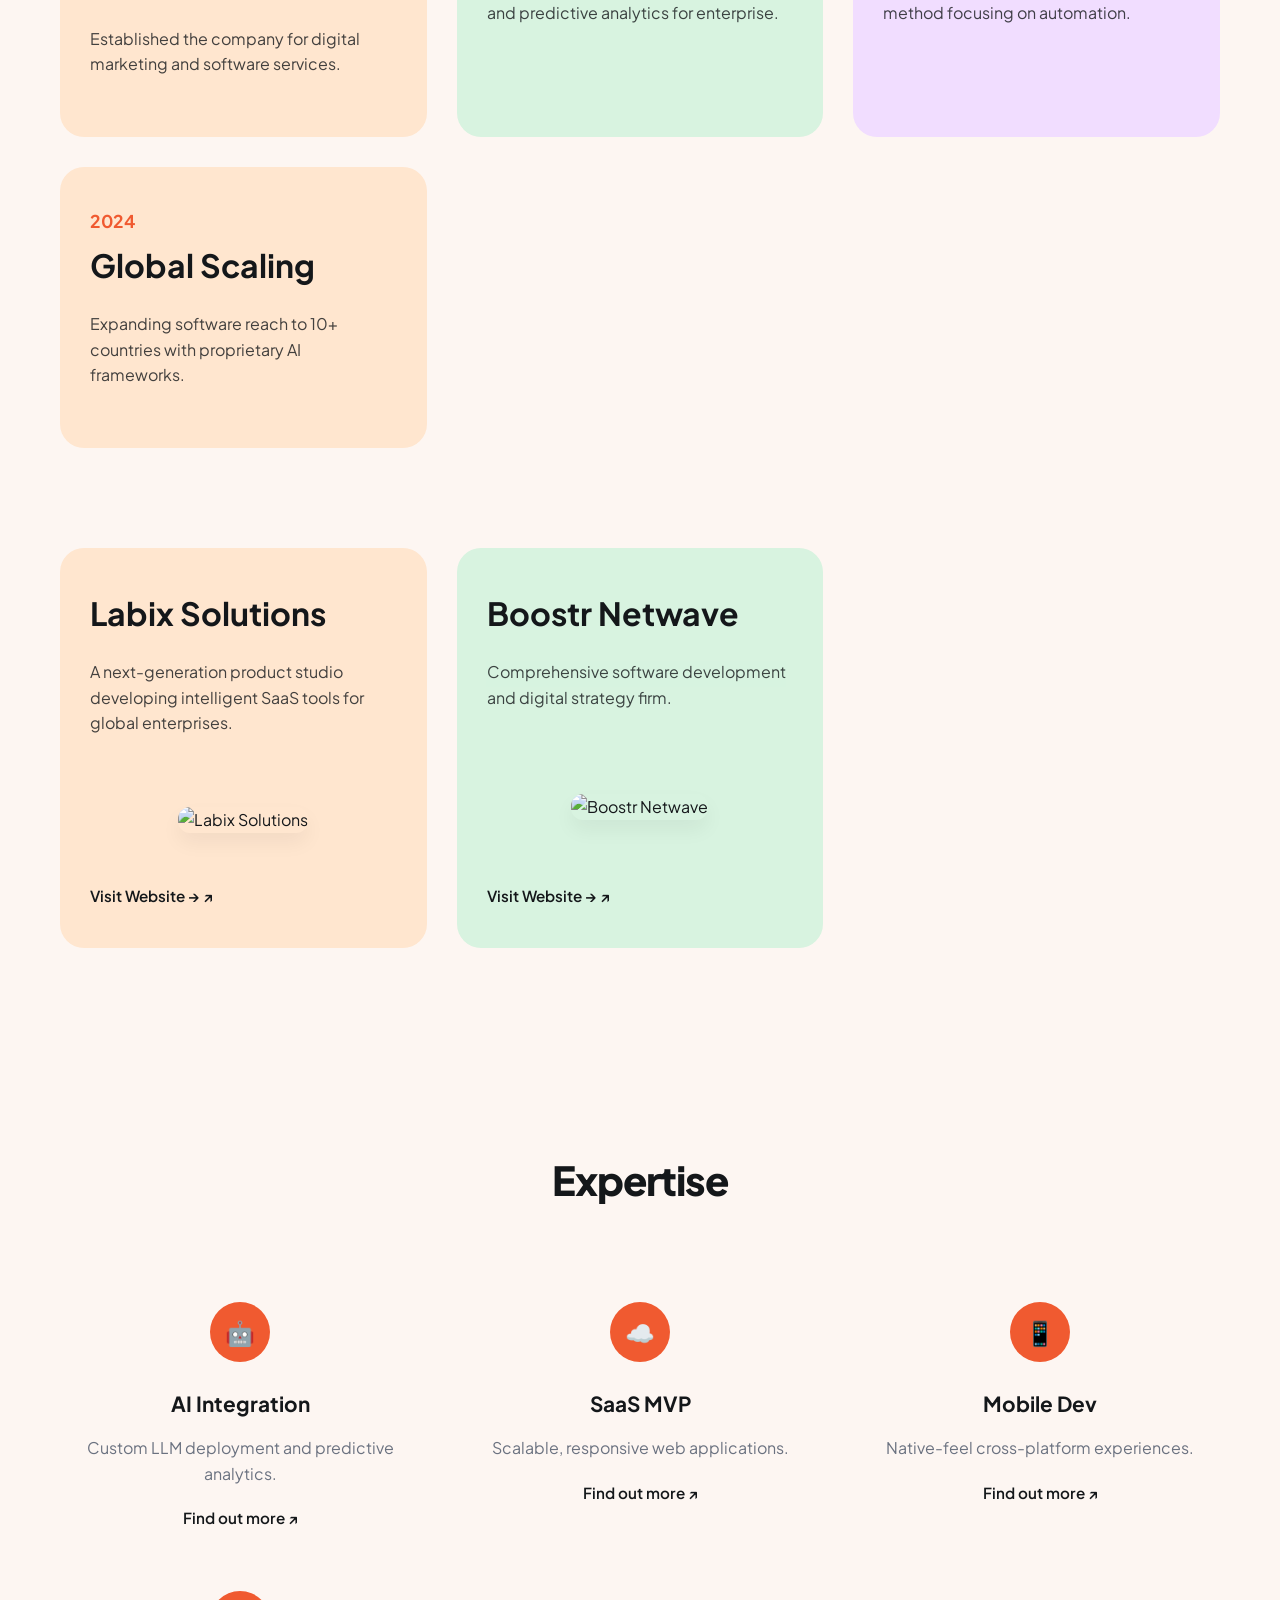
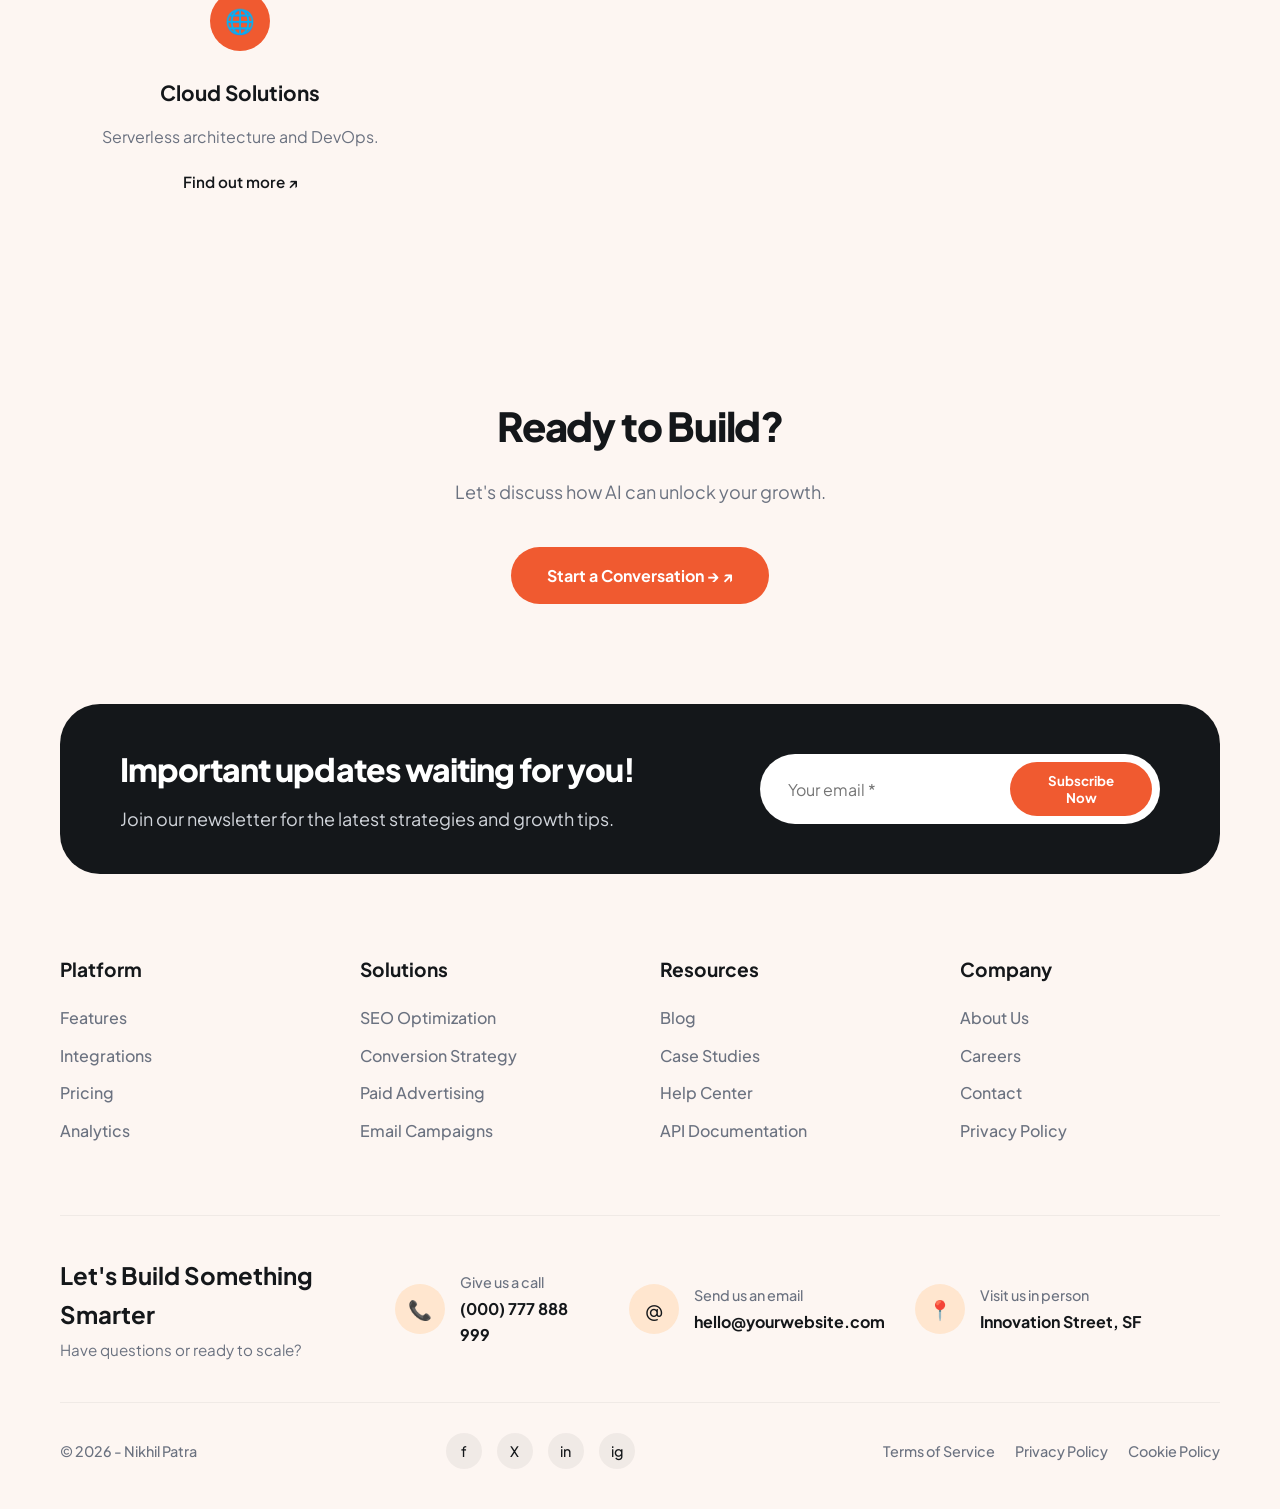
==== commit d8ab3552: "Update Architect section to include product tabs and social feed placeholders" ====
--- a/index.html
+++ b/index.html
@@ -4,8 +4,8 @@
     <meta charset="UTF-8">
     <meta name="viewport" content="width=device-width, initial-scale=1.0">
     <title>Nikhil Patra | Architect of Digital Futures</title>
-    <link rel="stylesheet" href="style.css?v=9">
-    <script src="app.js?v=9"></script>
+    <link rel="stylesheet" href="style.css?v=10">
+    <script src="app.js?v=10"></script>
 </head>
 <body data-page="home">
     <!-- Floating Navbar -->
